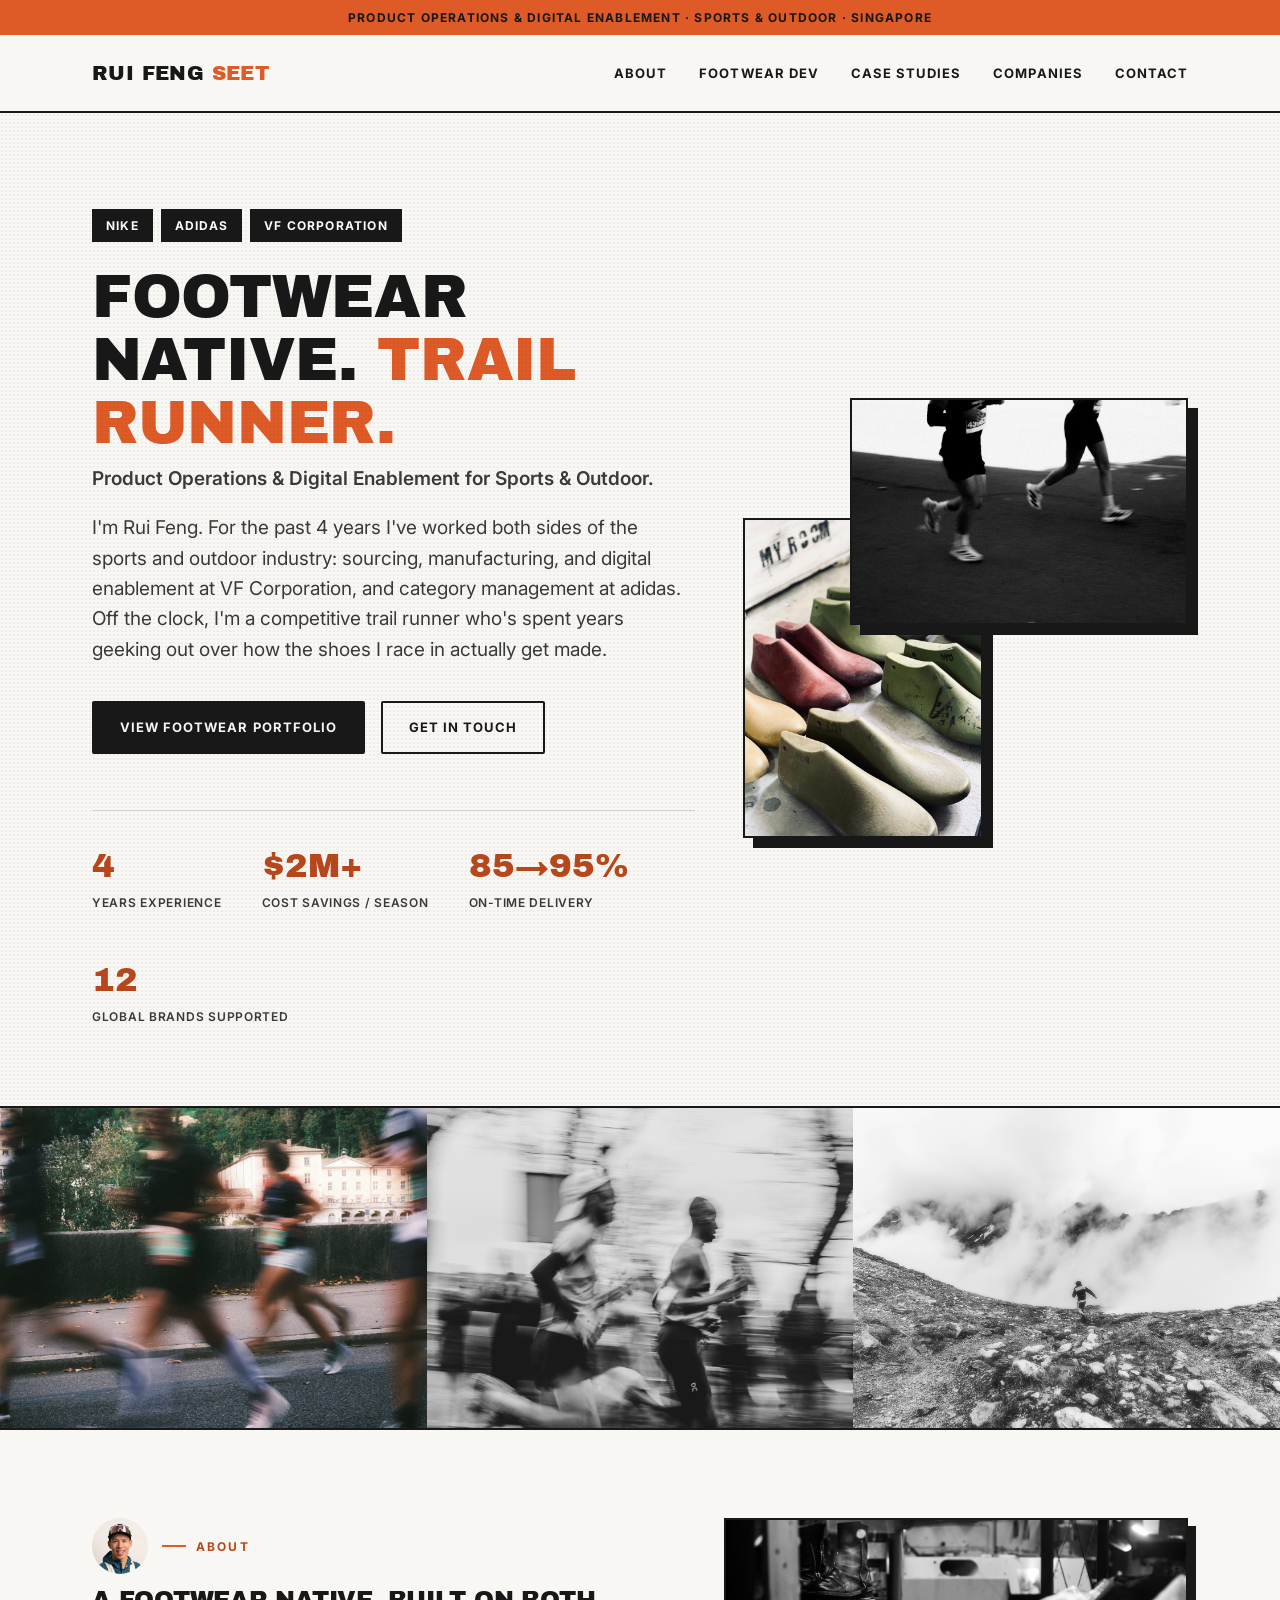
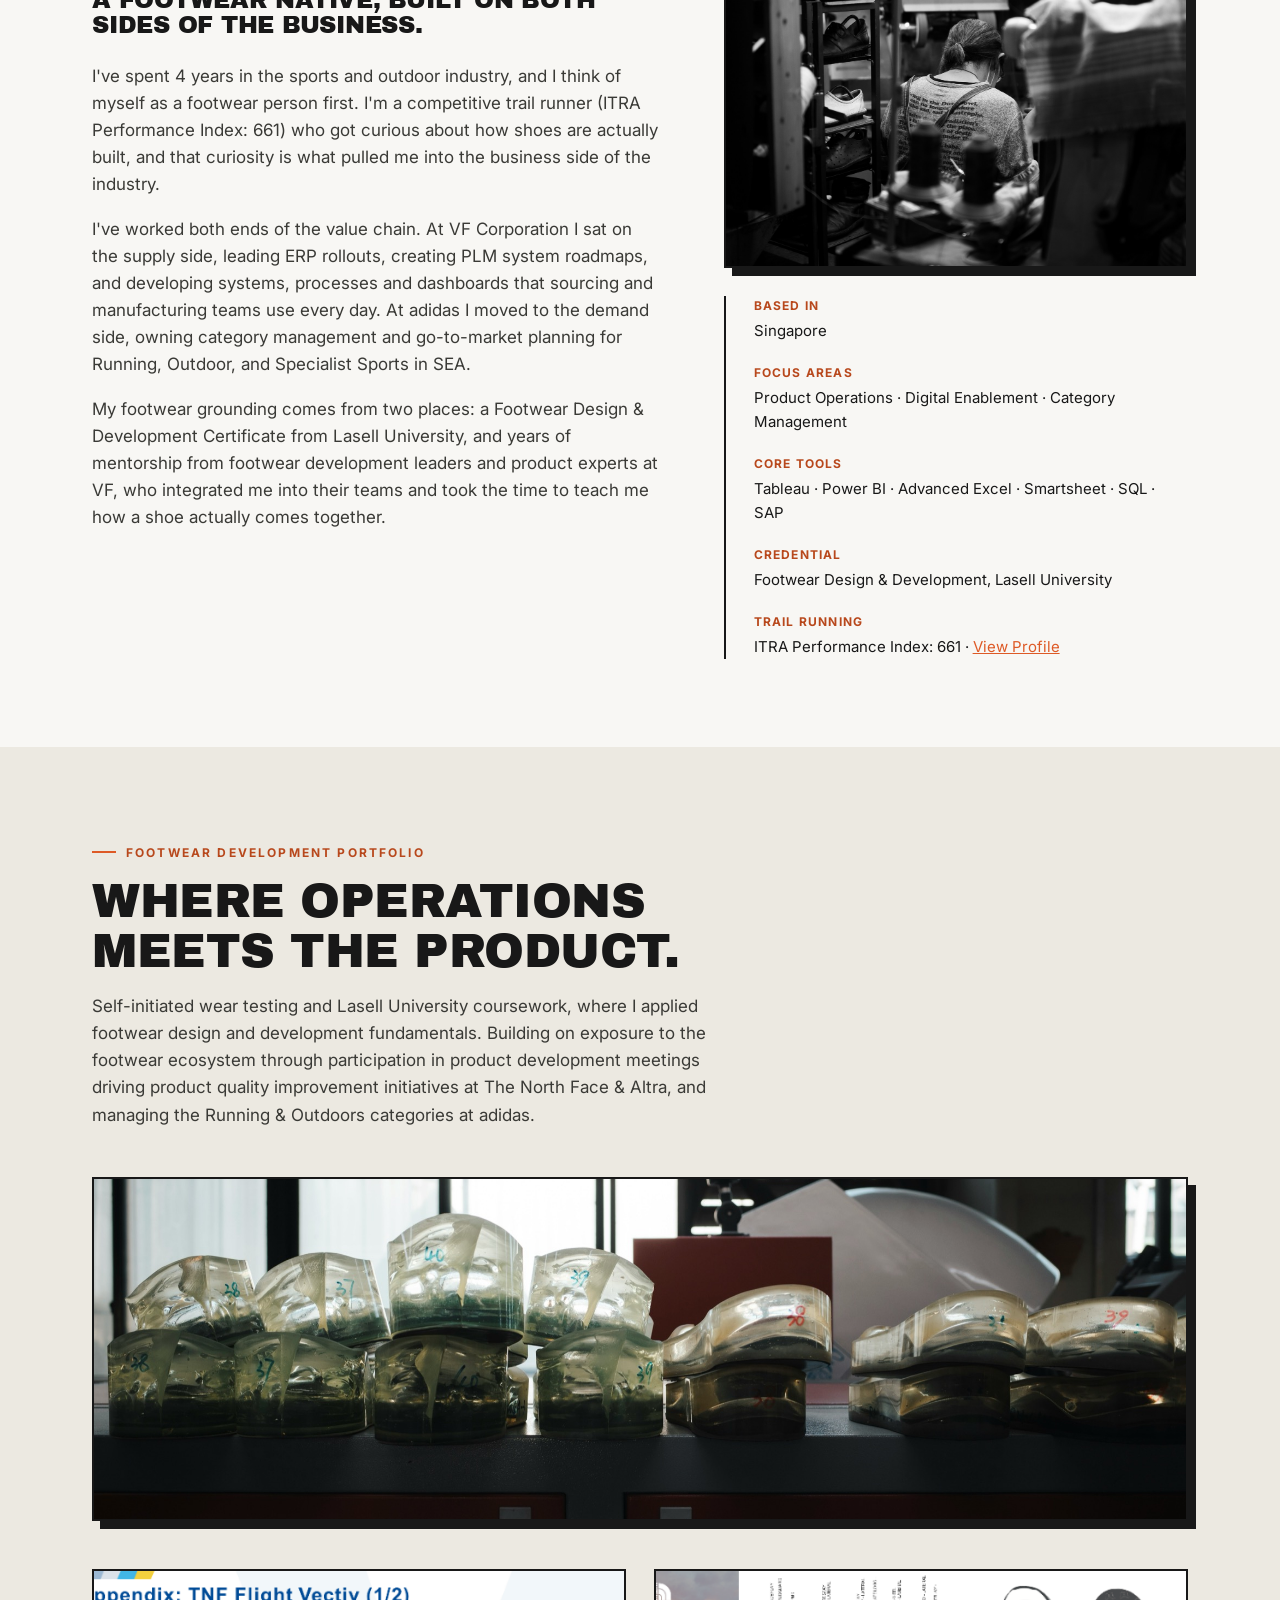
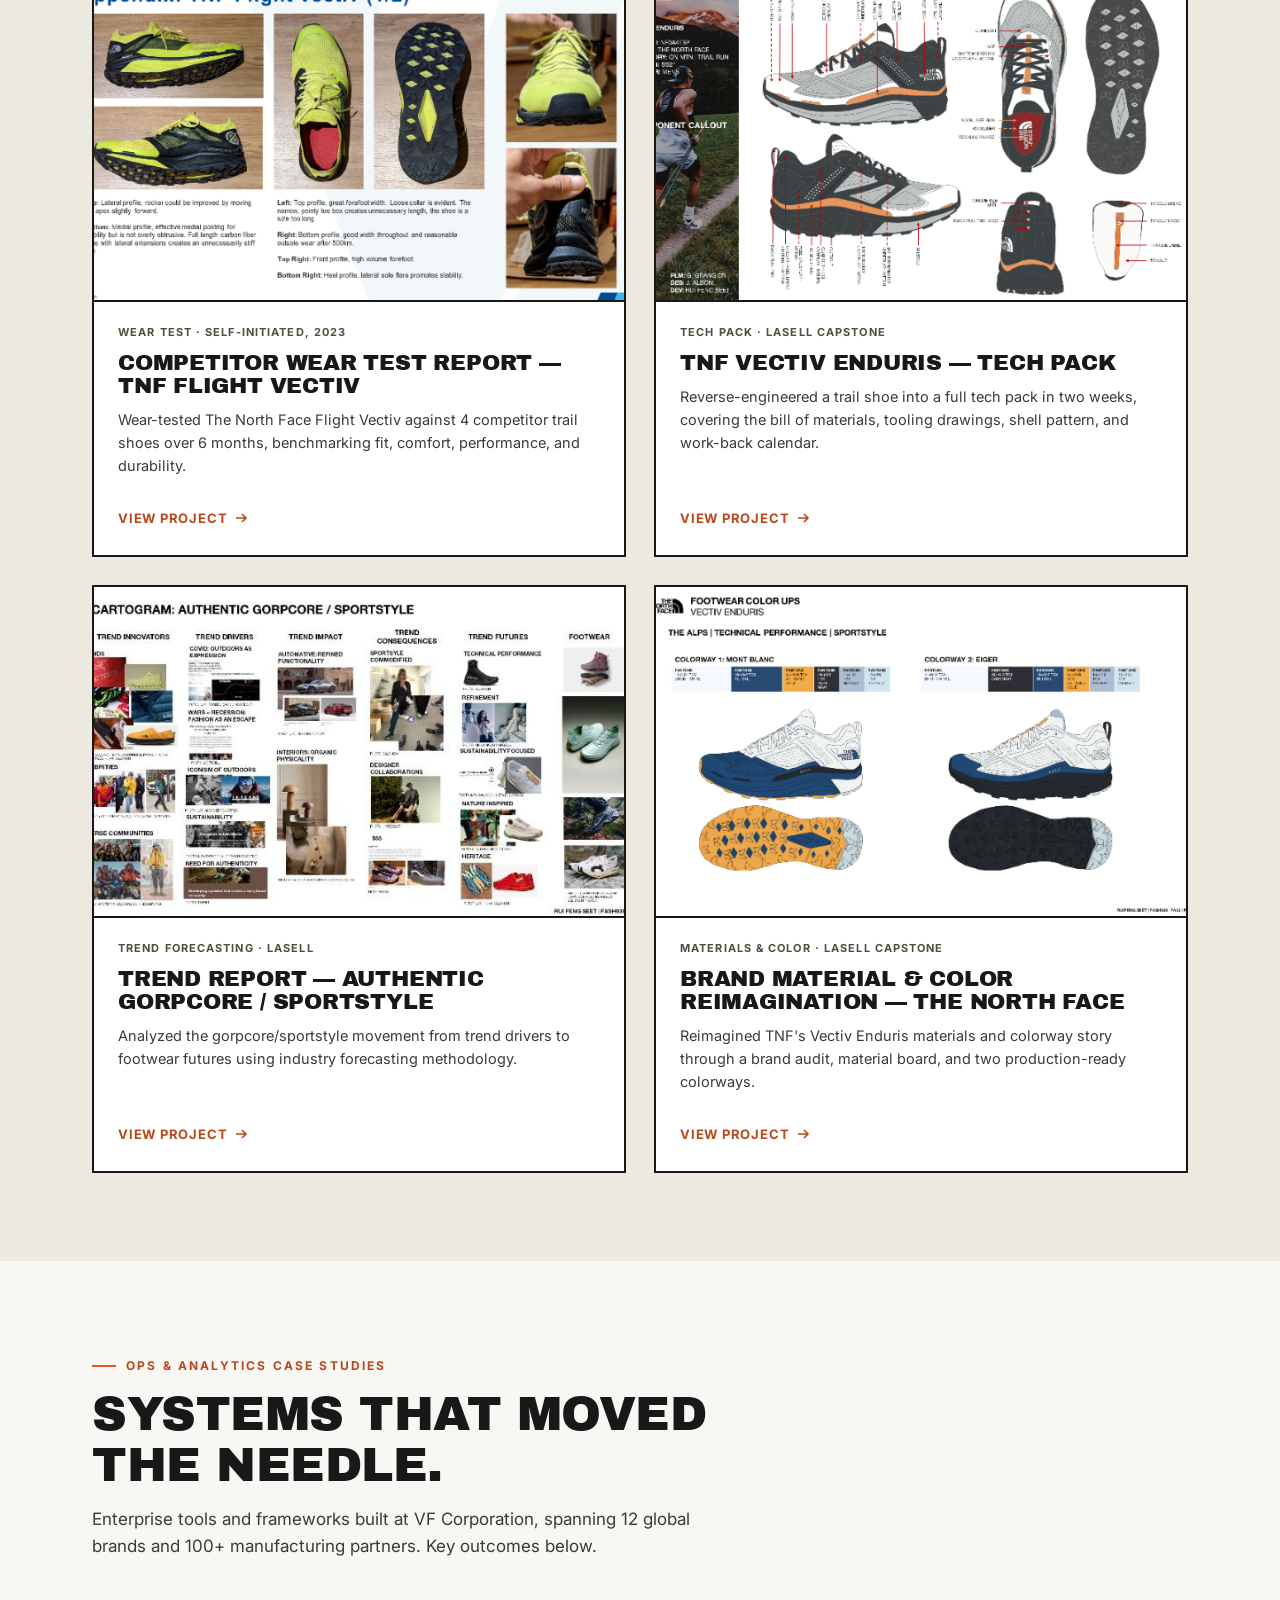
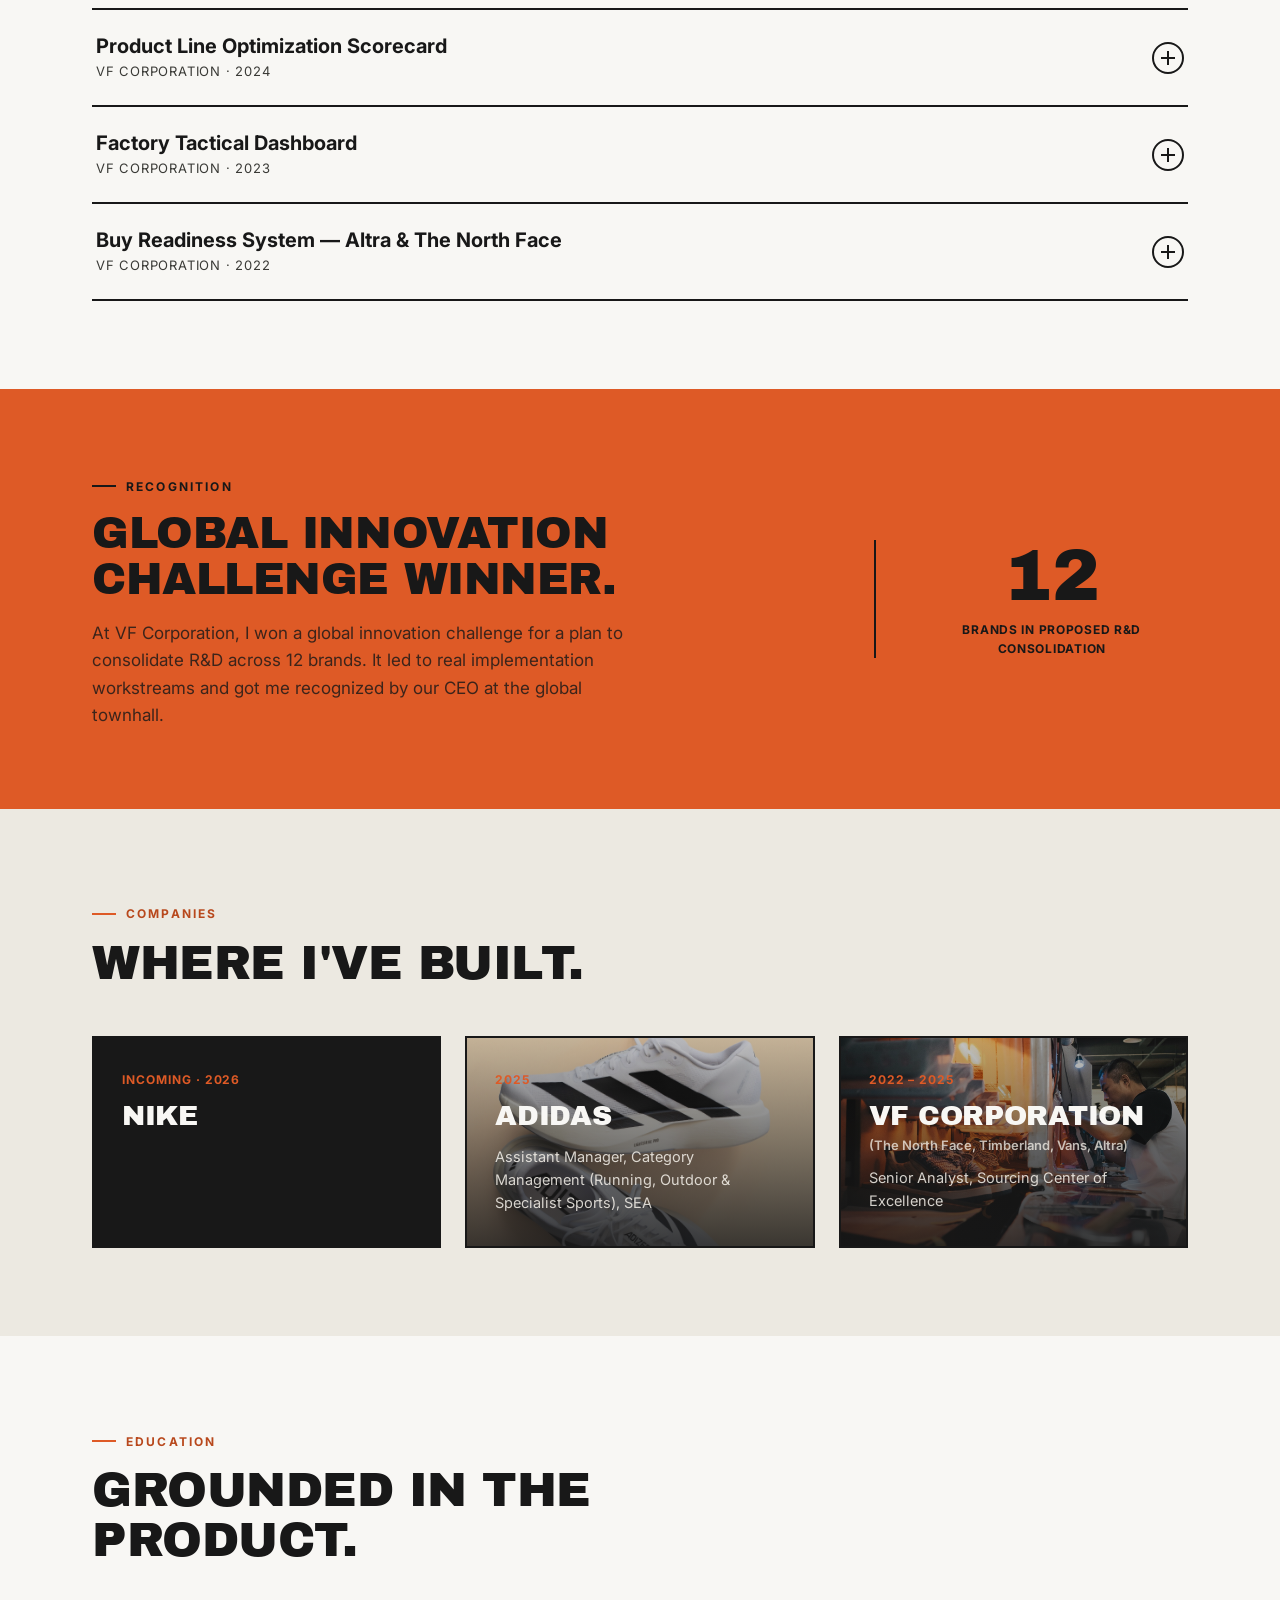
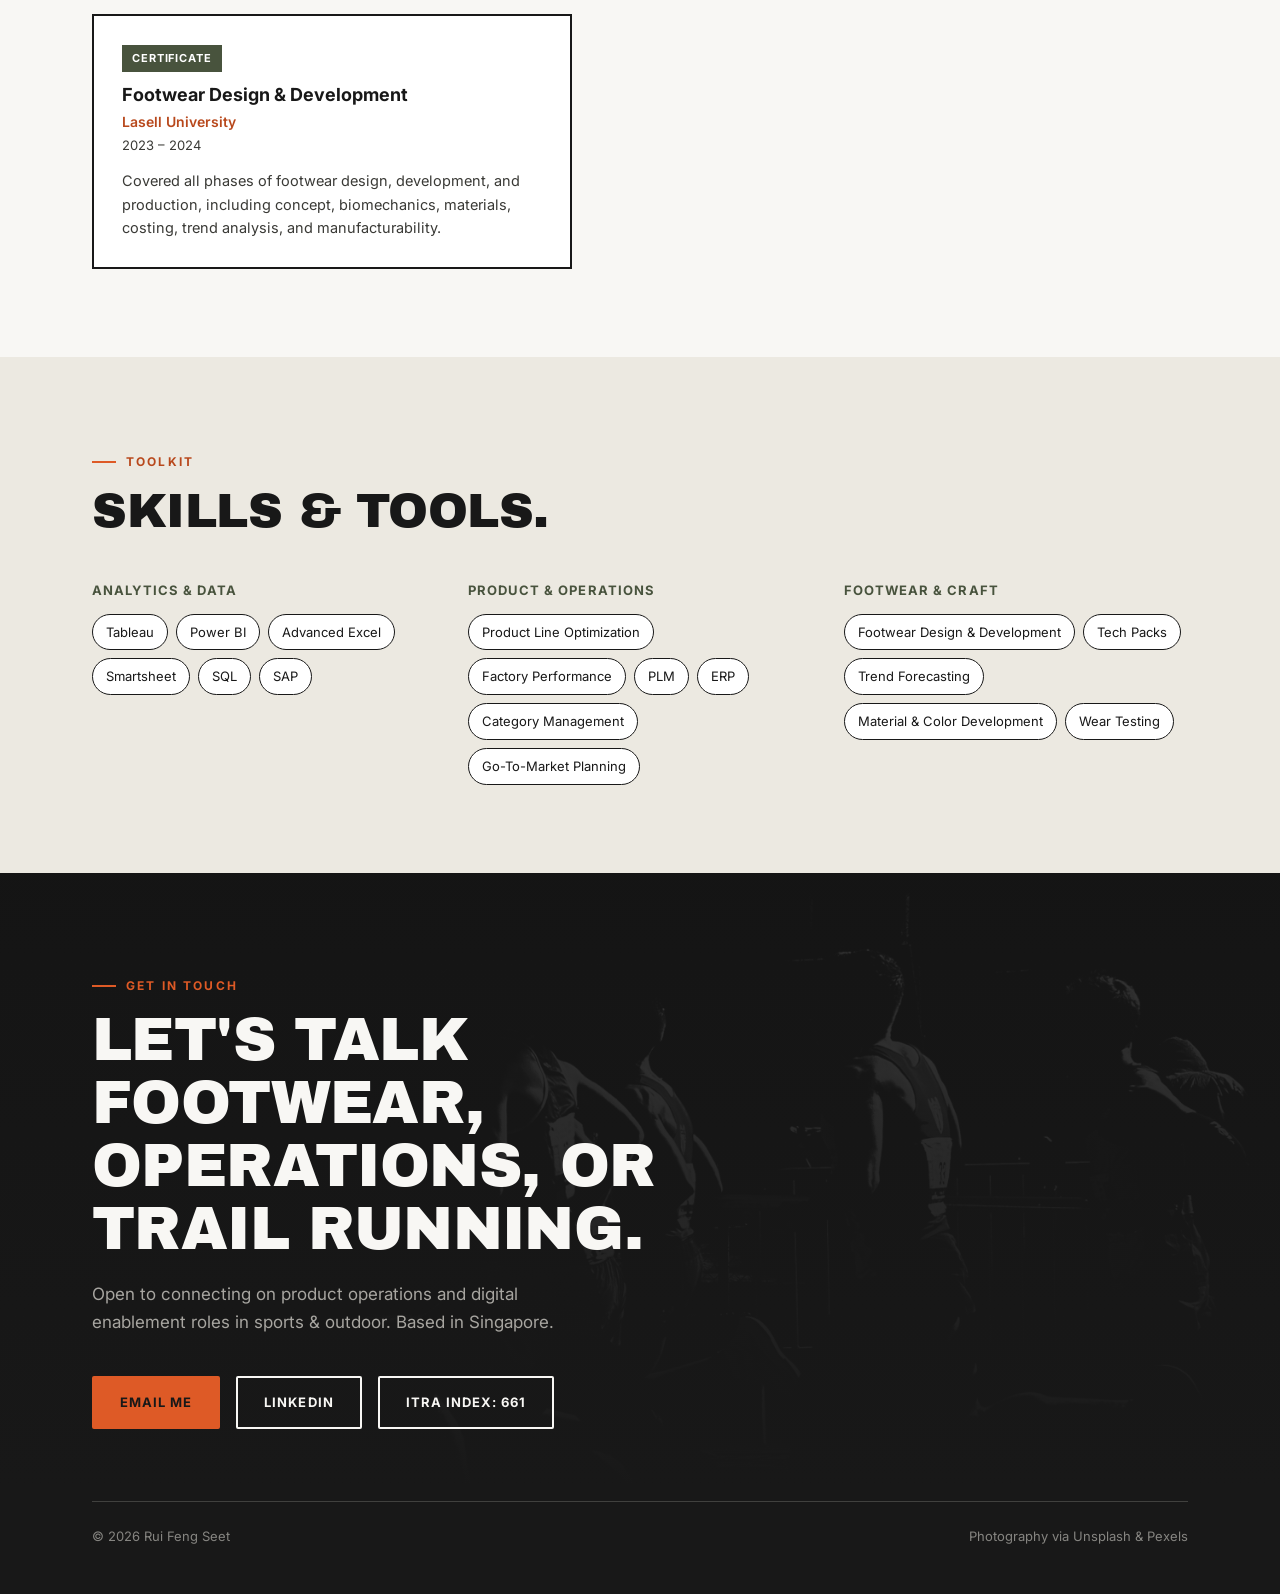
==== index.html @ ae622f50 "Initial commit: Rui Feng Seet portfolio site Static HTML/CSS/JS portfolio site showcasing footwear d" ====
<!DOCTYPE html>
<html lang="en">
<head>
<meta charset="UTF-8">
<meta name="viewport" content="width=device-width, initial-scale=1.0">
<title>Rui Feng Seet | Product Operations &amp; Digital Enablement, Sports &amp; Outdoor</title>
<meta name="description" content="Portfolio of Rui Feng Seet: product operations, digital enablement, and footwear development work across VF Corporation, adidas, and Lasell University.">
<link rel="stylesheet" href="css/style.css">
</head>
<body>

<div class="masthead">Product Operations &amp; Digital Enablement · Sports &amp; Outdoor · Singapore</div>

<nav class="site-nav">
  <div class="container">
    <a href="index.html" class="nav-logo">RUI FENG <span>SEET</span></a>
    <ul class="nav-links" id="navLinks">
      <li><a href="#about">About</a></li>
      <li><a href="#footwear">Footwear Dev</a></li>
      <li><a href="#ops">Case Studies</a></li>
      <li><a href="#companies">Companies</a></li>
      <li><a href="#contact">Contact</a></li>
    </ul>
    <button class="nav-toggle" id="navToggle" aria-label="Toggle menu">
      <span></span><span></span><span></span>
    </button>
  </div>
</nav>

<header class="hero">
  <div class="container hero-grid">
    <div class="hero-copy">
      <div class="hero-tags">
        <span class="hero-tag">NIKE</span>
        <span class="hero-tag">ADIDAS</span>
        <span class="hero-tag">VF CORPORATION</span>
      </div>
      <h1><span class="hero-h1-main">Footwear Native. <em>Trail Runner.</em></span><span class="hero-h1-sub">Product Operations &amp; Digital Enablement for Sports &amp; Outdoor.</span></h1>
      <p class="hero-sub">I'm Rui Feng. For the past 4 years I've worked both sides of the sports and outdoor industry: sourcing, manufacturing, and digital enablement at VF Corporation, and category management at adidas. Off the clock, I'm a competitive trail runner who's spent years geeking out over how the shoes I race in actually get made.</p>
      <div class="hero-actions">
        <a href="#footwear" class="btn btn-primary">View Footwear Portfolio</a>
        <a href="#contact" class="btn btn-outline">Get In Touch</a>
      </div>
      <div class="hero-meta">
        <div class="hero-meta-item"><div class="num">4</div><div class="label">Years Experience</div></div>
        <div class="hero-meta-item"><div class="num">$2M+</div><div class="label">Cost Savings / Season</div></div>
        <div class="hero-meta-item"><div class="num">85→95%</div><div class="label">On-Time Delivery</div></div>
        <div class="hero-meta-item"><div class="num">12</div><div class="label">Global Brands Supported</div></div>
      </div>
    </div>
    <div class="hero-visual">
      <div class="hero-photo hero-photo-1"><img src="images/photos/hero-trail-runner.jpg" alt="Runners' legs mid-stride during a race"></div>
      <div class="hero-photo hero-photo-2"><img src="images/photos/shoe-lasts.jpg" alt="Colorful footwear lasts in a workshop"></div>
    </div>
  </div>
</header>

<div class="photo-band" aria-hidden="true">
  <div class="photo-band-item"><img src="images/photos/marathon-crowd.jpg" alt="Marathon runners crossing a bridge"></div>
  <div class="photo-band-item"><img src="images/photos/ultrarunners.jpg" alt="Two ultrarunners racing on a mountain trail"></div>
  <div class="photo-band-item"><img src="images/photos/misty-mountain-runner.jpg" alt="A runner disappearing into misty mountain clouds"></div>
</div>

<section id="about">
  <div class="container">
    <div class="about-grid reveal">
      <div class="about-copy">
        <div class="about-heading-row">
          <img class="about-avatar" src="images/photos/profile.jpg" alt="Rui Feng Seet">
          <div class="eyebrow" style="margin-bottom:0;">About</div>
        </div>
        <h2>A footwear native, built on both sides of the business.</h2>
        <p style="margin-top:24px;">I've spent 4 years in the sports and outdoor industry, and I think of myself as a footwear person first. I'm a competitive trail runner (ITRA Performance Index: 661) who got curious about how shoes are actually built, and that curiosity is what pulled me into the business side of the industry.</p>
        <p>I've worked both ends of the value chain. At VF Corporation I sat on the supply side, leading ERP rollouts, creating PLM system roadmaps, and developing systems, processes and dashboards that sourcing and manufacturing teams use every day. At adidas I moved to the demand side, owning category management and go-to-market planning for Running, Outdoor, and Specialist Sports in SEA.</p>
        <p>My footwear grounding comes from two places: a Footwear Design &amp; Development Certificate from Lasell University, and years of mentorship from footwear development leaders and product experts at VF, who integrated me into their teams and took the time to teach me how a shoe actually comes together.</p>
      </div>
      <div class="about-side">
        <div class="about-photo"><img src="images/photos/cobbler-workshop.jpg" alt="A footwear craftsman at work in a shoe repair workshop"></div>
        <div class="about-facts">
          <div>
            <div class="fact-label">Based In</div>
            <div class="fact-value">Singapore</div>
          </div>
          <div>
            <div class="fact-label">Focus Areas</div>
            <div class="fact-value">Product Operations · Digital Enablement · Category Management</div>
          </div>
          <div>
            <div class="fact-label">Core Tools</div>
            <div class="fact-value">Tableau · Power BI · Advanced Excel · Smartsheet · SQL · SAP</div>
          </div>
          <div>
            <div class="fact-label">Credential</div>
            <div class="fact-value">Footwear Design &amp; Development, Lasell University</div>
          </div>
          <div>
            <div class="fact-label">Trail Running</div>
            <div class="fact-value">ITRA Performance Index: 661 · <a href="https://itra.run/RunnerSpace/seet.ruifeng.3372961" target="_blank" rel="noopener">View Profile</a></div>
          </div>
        </div>
      </div>
    </div>
  </div>
</section>

<section id="footwear" class="alt">
  <div class="container">
    <div class="section-head reveal">
      <div class="eyebrow">Footwear Development Portfolio</div>
      <h2>Where operations meets the product.</h2>
      <p style="margin-top:16px; color:var(--ink-soft); font-size:17px;">Self-initiated wear testing and Lasell University coursework, where I applied footwear design and development fundamentals. Building on exposure to the footwear ecosystem through participation in product development meetings driving product quality improvement initiatives at The North Face &amp; Altra, and managing the Running &amp; Outdoors categories at adidas.</p>
    </div>

    <div class="footwear-banner"><img src="images/photos/shoe-molds.jpg" alt="Footwear molds lined up on a factory workbench"></div>

    <div class="project-grid">

      <a class="project-card reveal" href="projects/wear-test-report.html">
        <div class="project-card-img"><img src="images/projects/wear-test-report/tnf-flight-vectiv-wear.png" alt="TNF Flight Vectiv wear test photos"></div>
        <div class="project-card-body">
          <div class="project-tag">Wear Test · Self-Initiated, 2023</div>
          <h3>Competitor Wear Test Report — TNF Flight Vectiv</h3>
          <p>Wear-tested The North Face Flight Vectiv against 4 competitor trail shoes over 6 months, benchmarking fit, comfort, performance, and durability.</p>
          <span class="project-card-link">View Project <svg width="16" height="16" viewBox="0 0 16 16" fill="none"><path d="M3 8h10M9 4l4 4-4 4" stroke="currentColor" stroke-width="1.6"/></svg></span>
        </div>
      </a>

      <a class="project-card reveal" href="projects/tech-pack.html">
        <div class="project-card-img"><img src="images/projects/tech-pack/component-callout.png" alt="TNF Vectiv Enduris component callout diagram"></div>
        <div class="project-card-body">
          <div class="project-tag">Tech Pack · Lasell Capstone</div>
          <h3>TNF Vectiv Enduris — Tech Pack</h3>
          <p>Reverse-engineered a trail shoe into a full tech pack in two weeks, covering the bill of materials, tooling drawings, shell pattern, and work-back calendar.</p>
          <span class="project-card-link">View Project <svg width="16" height="16" viewBox="0 0 16 16" fill="none"><path d="M3 8h10M9 4l4 4-4 4" stroke="currentColor" stroke-width="1.6"/></svg></span>
        </div>
      </a>

      <a class="project-card reveal" href="projects/trend-report.html">
        <div class="project-card-img"><img src="images/projects/trend-report/cartogram.jpg" alt="Authentic Gorpcore Sportstyle trend cartogram"></div>
        <div class="project-card-body">
          <div class="project-tag">Trend Forecasting · Lasell</div>
          <h3>Trend Report — Authentic Gorpcore / Sportstyle</h3>
          <p>Analyzed the gorpcore/sportstyle movement from trend drivers to footwear futures using industry forecasting methodology.</p>
          <span class="project-card-link">View Project <svg width="16" height="16" viewBox="0 0 16 16" fill="none"><path d="M3 8h10M9 4l4 4-4 4" stroke="currentColor" stroke-width="1.6"/></svg></span>
        </div>
      </a>

      <a class="project-card reveal" href="projects/material-color.html">
        <div class="project-card-img"><img src="images/projects/material-color/footwear-color-ups.png" alt="TNF Vectiv Enduris footwear color-ups"></div>
        <div class="project-card-body">
          <div class="project-tag">Materials &amp; Color · Lasell Capstone</div>
          <h3>Brand Material &amp; Color Reimagination — The North Face</h3>
          <p>Reimagined TNF's Vectiv Enduris materials and colorway story through a brand audit, material board, and two production-ready colorways.</p>
          <span class="project-card-link">View Project <svg width="16" height="16" viewBox="0 0 16 16" fill="none"><path d="M3 8h10M9 4l4 4-4 4" stroke="currentColor" stroke-width="1.6"/></svg></span>
        </div>
      </a>

    </div>
  </div>
</section>

<section id="ops">
  <div class="container">
    <div class="section-head reveal">
      <div class="eyebrow">Ops &amp; Analytics Case Studies</div>
      <h2>Systems that moved the needle.</h2>
      <p style="margin-top:16px; color:var(--ink-soft); font-size:17px;">Enterprise tools and frameworks built at VF Corporation, spanning 12 global brands and 100+ manufacturing partners. Key outcomes below.</p>
    </div>

    <div class="case-list reveal">

      <div class="case-item">
        <button class="case-trigger" data-case>
          <div class="case-trigger-title">
            <h3>Product Line Optimization Scorecard</h3>
            <span class="case-year">VF Corporation · 2024</span>
          </div>
          <span class="case-plus"></span>
        </button>
        <div class="case-panel">
          <div class="case-panel-inner">
            <p>Led a cross-functional KPI framework for portfolio efficiency, driving alignment on metric definitions, targets, and actions across 12 brands, then directed the technical build of the tracking dashboard.</p>
            <div class="case-metric"><span class="num">$2M+</span><span class="label">Savings / Season</span></div>
            <div class="case-tools">
              <span class="tag">Tableau</span><span class="tag">Excel</span><span class="tag">Stakeholder Alignment</span><span class="tag">20% SKU Reduction</span>
            </div>
          </div>
        </div>
      </div>

      <div class="case-item">
        <button class="case-trigger" data-case>
          <div class="case-trigger-title">
            <h3>Factory Tactical Dashboard</h3>
            <span class="case-year">VF Corporation · 2023</span>
          </div>
          <span class="case-plus"></span>
        </button>
        <div class="case-panel">
          <div class="case-panel-inner">
            <p>Built a Tableau dashboard giving Sourcing Leads a 30-day rolling view of On-Time Delivery, Quality, and Compliance across 100+ factories, replacing fragmented regional reporting and becoming the standard tool for factory performance management.</p>
            <div class="case-metric"><span class="num">85→95%</span><span class="label">On-Time Delivery</span></div>
            <div class="case-tools">
              <span class="tag">Tableau</span><span class="tag">Change Management</span>
            </div>
          </div>
        </div>
      </div>

      <div class="case-item">
        <button class="case-trigger" data-case>
          <div class="case-trigger-title">
            <h3>Buy Readiness System — Altra &amp; The North Face</h3>
            <span class="case-year">VF Corporation · 2022</span>
          </div>
          <span class="case-plus"></span>
        </button>
        <div class="case-panel">
          <div class="case-panel-inner">
            <p>Designed a Smartsheet + Tableau milestone-management system with governance, risk alerts, and escalation workflows for Development, Planning, and Costing teams spanning three regions. It eliminated seasonal launch delays.</p>
            <div class="case-metric"><span class="num">100%</span><span class="label">Seasonal Buy Readiness</span></div>
            <div class="case-tools">
              <span class="tag">Smartsheet</span><span class="tag">Tableau</span><span class="tag">Process Design</span>
            </div>
          </div>
        </div>
      </div>

    </div>
  </div>
</section>

<section id="recognition" class="recognition">
  <div class="container recognition-grid">
    <div class="recognition-copy reveal">
      <div class="eyebrow">Recognition</div>
      <h2>Global Innovation Challenge Winner.</h2>
      <p>At VF Corporation, I won a global innovation challenge for a plan to consolidate R&amp;D across 12 brands. It led to real implementation workstreams and got me recognized by our CEO at the global townhall.</p>
    </div>
    <div class="recognition-stat reveal">
      <div class="num">12</div>
      <div class="label">Brands in Proposed R&amp;D Consolidation</div>
    </div>
  </div>
</section>

<section id="companies" class="alt">
  <div class="container">
    <div class="section-head reveal">
      <div class="eyebrow">Companies</div>
      <h2>Where I've built.</h2>
    </div>

    <div class="companies-grid reveal">

      <div class="company-card company-card-future">
        <div class="company-dates">Incoming · 2026</div>
        <h3>Nike</h3>
      </div>

      <div class="company-card has-photo">
        <div class="company-card-photo"><img src="images/photos/adidas-flatlay.jpg" alt="adidas running shoes"></div>
        <div class="company-dates">2025</div>
        <h3>adidas</h3>
        <div class="company-role">Assistant Manager, Category Management (Running, Outdoor &amp; Specialist Sports), SEA</div>
      </div>

      <div class="company-card has-photo">
        <div class="company-card-photo"><img src="images/photos/factory-worker.jpg" alt="Factory worker assembling a shoe"></div>
        <div class="company-dates">2022 – 2025</div>
        <h3>VF Corporation<span class="sub-brands">(The North Face, Timberland, Vans, Altra)</span></h3>
        <div class="company-role">Senior Analyst, Sourcing Center of Excellence</div>
      </div>

    </div>
  </div>
</section>

<section id="education">
  <div class="container">
    <div class="section-head reveal">
      <div class="eyebrow">Education</div>
      <h2>Grounded in the product.</h2>
    </div>
    <div class="edu-grid single reveal">
      <div class="edu-card">
        <span class="cert-badge">Certificate</span>
        <h3>Footwear Design &amp; Development</h3>
        <span class="school">Lasell University</span>
        <span class="years">2023 – 2024</span>
        <p>Covered all phases of footwear design, development, and production, including concept, biomechanics, materials, costing, trend analysis, and manufacturability.</p>
      </div>
    </div>
  </div>
</section>

<section id="skills" class="alt">
  <div class="container">
    <div class="section-head reveal">
      <div class="eyebrow">Toolkit</div>
      <h2>Skills &amp; tools.</h2>
    </div>
    <div class="skills-groups reveal">
      <div class="skills-group">
        <h3>Analytics &amp; Data</h3>
        <div class="tag-list">
          <span class="tag">Tableau</span><span class="tag">Power BI</span><span class="tag">Advanced Excel</span><span class="tag">Smartsheet</span><span class="tag">SQL</span><span class="tag">SAP</span>
        </div>
      </div>
      <div class="skills-group">
        <h3>Product &amp; Operations</h3>
        <div class="tag-list">
          <span class="tag">Product Line Optimization</span><span class="tag">Factory Performance</span><span class="tag">PLM</span><span class="tag">ERP</span><span class="tag">Category Management</span><span class="tag">Go-To-Market Planning</span>
        </div>
      </div>
      <div class="skills-group">
        <h3>Footwear &amp; Craft</h3>
        <div class="tag-list">
          <span class="tag">Footwear Design &amp; Development</span><span class="tag">Tech Packs</span><span class="tag">Trend Forecasting</span><span class="tag">Material &amp; Color Development</span><span class="tag">Wear Testing</span>
        </div>
      </div>
    </div>
  </div>
</section>

<footer class="contact" id="contact">
  <div class="contact-photo"><img src="images/photos/marathon-silhouette.jpg" alt="Silhouettes of runners at dusk"></div>
  <div class="container">
    <div class="eyebrow">Get In Touch</div>
    <h2>Let's talk footwear, operations, or trail running.</h2>
    <p class="contact-sub">Open to connecting on product operations and digital enablement roles in sports &amp; outdoor. Based in Singapore.</p>
    <div class="contact-links">
      <a href="mailto:rfseet.career@gmail.com" class="btn btn-primary">Email Me</a>
      <a href="https://www.linkedin.com/in/ruifengseet/" target="_blank" rel="noopener" class="btn btn-outline">LinkedIn</a>
      <a href="https://itra.run/RunnerSpace/seet.ruifeng.3372961" target="_blank" rel="noopener" class="btn btn-outline">ITRA Index: 661</a>
    </div>
    <div class="footer-bottom">
      <span>© 2026 Rui Feng Seet</span>
      <span>Photography via Unsplash &amp; Pexels</span>
    </div>
  </div>
</footer>

<script src="js/main.js"></script>
</body>
</html>
---- css/style.css ----
/* ==========================================================================
   Rui Feng Seet — Portfolio
   Design system: cream/ink/burnt-orange, condensed display type,
   rugged outdoor photography treatment. Inspired by trail/outdoor gear
   aesthetics — original design, no third-party logos or trademarks.
   ========================================================================== */

@import url('https://fonts.googleapis.com/css2?family=Archivo+Black&family=Inter:wght@400;500;600;700&display=swap');

:root {
  --cream: #F8F7F4;
  --cream-dim: #ECE9E1;
  --ink: #181818;
  --ink-soft: #3A3A36;
  --orange: #DE5A26;
  --orange-dark: #B8481C;
  --green: #48533D;
  --line: rgba(24, 24, 24, 0.14);
  --white: #FFFFFF;

  --font-display: 'Archivo Black', 'Arial Black', sans-serif;
  --font-body: 'Inter', -apple-system, BlinkMacSystemFont, 'Segoe UI', sans-serif;

  --container: 1160px;
  --radius: 2px;
}

* { box-sizing: border-box; }
html { scroll-behavior: smooth; }

body {
  margin: 0;
  background: var(--cream);
  color: var(--ink);
  font-family: var(--font-body);
  font-size: 16px;
  line-height: 1.6;
  -webkit-font-smoothing: antialiased;
}

img { max-width: 100%; display: block; }

a {
  color: inherit;
  text-decoration: none;
}

.container {
  max-width: var(--container);
  margin: 0 auto;
  padding: 0 32px;
}

h1, h2, h3, h4 {
  font-family: var(--font-display);
  font-weight: 400;
  line-height: 1.05;
  margin: 0;
  text-transform: uppercase;
  letter-spacing: -0.01em;
}

p { margin: 0 0 1em; }
p:last-child { margin-bottom: 0; }

.about-heading-row {
  display: flex;
  align-items: center;
  gap: 14px;
  margin-bottom: 14px;
}
.about-avatar {
  width: 56px;
  height: 56px;
  border-radius: 50%;
  object-fit: cover;
  flex-shrink: 0;
}

.eyebrow {
  display: inline-flex;
  align-items: center;
  gap: 10px;
  font-family: var(--font-body);
  font-weight: 700;
  font-size: 12px;
  letter-spacing: 0.18em;
  text-transform: uppercase;
  color: var(--orange-dark);
  margin-bottom: 14px;
}
.eyebrow::before {
  content: '';
  width: 24px;
  height: 2px;
  background: var(--orange);
  display: inline-block;
}

/* ---------- Buttons ---------- */
.btn {
  display: inline-flex;
  align-items: center;
  gap: 8px;
  font-family: var(--font-body);
  font-weight: 700;
  font-size: 13px;
  letter-spacing: 0.08em;
  text-transform: uppercase;
  padding: 14px 26px;
  border-radius: var(--radius);
  border: 2px solid var(--ink);
  transition: background 0.15s ease, color 0.15s ease, border-color 0.15s ease, transform 0.15s ease;
  cursor: pointer;
  background: transparent;
}
.btn-primary {
  background: var(--ink);
  color: var(--cream);
}
.btn-primary:hover {
  background: var(--orange);
  border-color: var(--orange);
  transform: translateY(-2px);
}
.btn-outline:hover {
  background: var(--ink);
  color: var(--cream);
  transform: translateY(-2px);
}

/* ---------- Masthead ---------- */
.masthead {
  background: var(--orange);
  color: var(--ink);
  text-align: center;
  padding: 8px 16px;
  font-size: 12px;
  font-weight: 700;
  letter-spacing: 0.1em;
  text-transform: uppercase;
}

/* ---------- Nav ---------- */
.site-nav {
  position: sticky;
  top: 0;
  z-index: 100;
  background: var(--cream);
  border-bottom: 2px solid var(--ink);
}
.site-nav .container {
  display: flex;
  align-items: center;
  justify-content: space-between;
  height: 76px;
}
.nav-logo {
  font-family: var(--font-display);
  font-size: 20px;
  letter-spacing: 0.02em;
}
.nav-logo span { color: var(--orange); }
.nav-links {
  display: flex;
  gap: 32px;
  list-style: none;
  margin: 0;
  padding: 0;
}
.nav-links a {
  font-size: 13px;
  font-weight: 700;
  letter-spacing: 0.08em;
  text-transform: uppercase;
  position: relative;
  padding-bottom: 4px;
}
.nav-links a::after {
  content: '';
  position: absolute;
  left: 0; bottom: 0;
  width: 0; height: 2px;
  background: var(--orange);
  transition: width 0.2s ease;
}
.nav-links a:hover::after { width: 100%; }
.nav-toggle {
  display: none;
  flex-direction: column;
  gap: 5px;
  background: none;
  border: none;
  cursor: pointer;
  padding: 8px;
}
.nav-toggle span {
  width: 26px;
  height: 2px;
  background: var(--ink);
}

/* ---------- Hero ---------- */
.hero {
  position: relative;
  padding: 96px 0 80px;
  border-bottom: 2px solid var(--ink);
  overflow: hidden;
}
.hero::after {
  content: '';
  position: absolute;
  inset: 0;
  pointer-events: none;
  opacity: 0.05;
  background-image: radial-gradient(circle, var(--ink) 1px, transparent 1px);
  background-size: 4px 4px;
}
.hero-tags {
  display: flex;
  gap: 8px;
  flex-wrap: wrap;
  margin-bottom: 24px;
}
.hero-tag {
  display: inline-block;
  font-size: 12px;
  font-weight: 700;
  letter-spacing: 0.1em;
  text-transform: uppercase;
  color: var(--white);
  background: var(--ink);
  padding: 7px 14px;
}
.hero-tag strong { color: var(--orange); }
.hero-grid {
  display: grid;
  grid-template-columns: 1.15fr 0.85fr;
  gap: 48px;
  align-items: center;
}
.hero h1 {
  max-width: 640px;
  display: flex;
  flex-direction: column;
  gap: 14px;
}
.hero h1 em {
  font-style: normal;
  color: var(--orange);
}
.hero-h1-main {
  font-size: clamp(34px, 5vw, 60px);
}
.hero-h1-sub {
  font-family: var(--font-body);
  font-weight: 600;
  font-size: clamp(15px, 1.6vw, 19px);
  text-transform: none;
  letter-spacing: 0;
  color: var(--ink-soft);
}
.hero-sub {
  margin-top: 24px;
  max-width: 620px;
  font-size: 19px;
  color: var(--ink-soft);
}
.hero-actions {
  margin-top: 36px;
  display: flex;
  gap: 16px;
  flex-wrap: wrap;
}
.hero-meta {
  margin-top: 56px;
  display: flex;
  gap: 40px;
  flex-wrap: wrap;
  border-top: 1px solid var(--line);
  padding-top: 28px;
}
.hero-meta-item .num {
  font-family: var(--font-display);
  font-size: 34px;
  color: var(--orange-dark);
}
.hero-meta-item .label {
  font-size: 12px;
  font-weight: 600;
  letter-spacing: 0.06em;
  text-transform: uppercase;
  color: var(--ink-soft);
}

.hero-visual {
  position: relative;
  min-height: 440px;
}
.hero-photo {
  position: absolute;
  border: 2px solid var(--ink);
  background: var(--white);
  box-shadow: 10px 10px 0 var(--ink);
  overflow: hidden;
}
.hero-photo img { width: 100%; display: block; }
.hero-photo-1 { top: 0; right: 0; width: 76%; z-index: 2; }
.hero-photo-2 { bottom: 0; left: 0; width: 54%; z-index: 1; }

/* ---------- Sections ---------- */
section { padding: 88px 0; }
section.alt { background: var(--cream-dim); }
.section-head {
  max-width: 640px;
  margin-bottom: 48px;
}
.section-head h2 { font-size: clamp(30px, 4vw, 48px); }

/* ---------- About ---------- */
.about-grid {
  display: grid;
  grid-template-columns: 1.1fr 0.9fr;
  gap: 64px;
  align-items: start;
}
.about-copy p { font-size: 17px; color: var(--ink-soft); }
.about-facts {
  border-left: 2px solid var(--ink);
  padding-left: 28px;
  display: flex;
  flex-direction: column;
  gap: 20px;
}
.about-facts .fact-label {
  font-size: 12px;
  font-weight: 700;
  letter-spacing: 0.1em;
  text-transform: uppercase;
  color: var(--orange-dark);
  margin-bottom: 4px;
}
.about-facts .fact-value { font-size: 15px; }
.about-facts .fact-value a { color: var(--orange); text-decoration: underline; }
.about-side { display: flex; flex-direction: column; gap: 28px; }
.about-photo { border: 2px solid var(--ink); box-shadow: 8px 8px 0 var(--ink); overflow: hidden; }
.about-photo img { width: 100%; display: block; aspect-ratio: 4/3; object-fit: cover; }

/* ---------- Photo band ---------- */
.photo-band {
  display: grid;
  grid-template-columns: repeat(3, 1fr);
  border-bottom: 2px solid var(--ink);
}
.photo-band-item { aspect-ratio: 4/3; overflow: hidden; }
.photo-band-item img { width: 100%; height: 100%; object-fit: cover; filter: grayscale(0.15); transition: transform 0.4s ease; }
.photo-band-item:hover img { transform: scale(1.04); }

/* ---------- Footwear banner ---------- */
.footwear-banner { border: 2px solid var(--ink); box-shadow: 8px 8px 0 var(--ink); overflow: hidden; margin-bottom: 48px; }
.footwear-banner img { width: 100%; max-height: 340px; object-fit: cover; display: block; }

/* ---------- Project grid ---------- */
.project-grid {
  display: grid;
  grid-template-columns: repeat(2, 1fr);
  gap: 28px;
}
.project-card {
  background: var(--white);
  border: 2px solid var(--ink);
  display: flex;
  flex-direction: column;
  transition: transform 0.2s ease, box-shadow 0.2s ease;
}
.project-card:hover {
  transform: translateY(-4px);
  box-shadow: 8px 8px 0 var(--ink);
}
.project-card-img {
  aspect-ratio: 16/10;
  overflow: hidden;
  border-bottom: 2px solid var(--ink);
  background: var(--ink);
}
.project-card-img img {
  width: 100%;
  height: 100%;
  object-fit: cover;
  transition: transform 0.4s ease;
}
.project-card:hover .project-card-img img { transform: scale(1.06); }
.project-card-body { padding: 22px 24px 26px; flex: 1; display: flex; flex-direction: column; }
.project-tag {
  font-size: 11px;
  font-weight: 700;
  letter-spacing: 0.1em;
  text-transform: uppercase;
  color: var(--green);
  margin-bottom: 10px;
}
.project-card-body h3 { font-size: 22px; margin-bottom: 10px; }
.project-card-body p { font-size: 14.5px; color: var(--ink-soft); flex: 1; }
.project-card-link {
  margin-top: 16px;
  font-size: 13px;
  font-weight: 700;
  letter-spacing: 0.06em;
  text-transform: uppercase;
  color: var(--orange-dark);
  display: inline-flex;
  align-items: center;
  gap: 6px;
}
.project-card-link svg { transition: transform 0.2s ease; }
.project-card:hover .project-card-link svg { transform: translateX(4px); }

/* ---------- Ops case studies (accordion) ---------- */
.case-list { display: flex; flex-direction: column; border-top: 2px solid var(--ink); }
.case-item { border-bottom: 2px solid var(--ink); }
.case-trigger {
  width: 100%;
  background: none;
  border: none;
  text-align: left;
  padding: 26px 4px;
  display: flex;
  align-items: center;
  justify-content: space-between;
  gap: 24px;
  cursor: pointer;
  font-family: var(--font-body);
  color: var(--ink);
}
.case-trigger-title { display: flex; flex-direction: column; gap: 6px; }
.case-trigger-title h3 { font-size: 20px; font-family: var(--font-body); font-weight: 700; text-transform: none; letter-spacing: 0; }
.case-trigger-title .case-year { font-size: 13px; color: var(--ink-soft); text-transform: uppercase; letter-spacing: 0.06em; }
.case-plus {
  flex-shrink: 0;
  width: 32px; height: 32px;
  border: 2px solid var(--ink);
  border-radius: 50%;
  display: flex; align-items: center; justify-content: center;
  position: relative;
}
.case-plus::before, .case-plus::after {
  content: '';
  position: absolute;
  background: var(--ink);
}
.case-plus::before { width: 14px; height: 2px; }
.case-plus::after { width: 2px; height: 14px; transition: transform 0.2s ease; }
.case-item.open .case-plus::after { transform: rotate(90deg); opacity: 0; }
.case-panel {
  max-height: 0;
  overflow: hidden;
  transition: max-height 0.3s ease;
}
.case-item.open .case-panel { max-height: 400px; }
.case-panel-inner { padding: 0 4px 28px; display: grid; grid-template-columns: 1fr auto; gap: 24px; align-items: start; }
.case-panel-inner p { color: var(--ink-soft); font-size: 15px; max-width: 620px; }
.case-metric { text-align: right; white-space: nowrap; }
.case-metric .num { font-family: var(--font-display); font-size: 28px; color: var(--orange-dark); display: block; }
.case-metric .label { font-size: 11px; text-transform: uppercase; letter-spacing: 0.06em; color: var(--ink-soft); }
.case-tools { grid-column: 1 / -1; display: flex; gap: 8px; flex-wrap: wrap; margin-top: 14px; }

/* ---------- Recognition ---------- */
.recognition { background: var(--orange); padding: 80px 0; }
.recognition-grid { display: grid; grid-template-columns: 1.4fr 0.6fr; gap: 48px; align-items: center; }
.recognition .eyebrow { color: var(--ink); }
.recognition .eyebrow::before { background: var(--ink); }
.recognition h2 { color: var(--ink); font-size: clamp(28px, 3.6vw, 44px); max-width: 640px; }
.recognition p { margin-top: 18px; font-size: 17px; color: rgba(24,24,24,0.82); max-width: 560px; }
.recognition-stat { text-align: center; border-left: 2px solid var(--ink); padding-left: 40px; }
.recognition-stat .num { font-family: var(--font-display); font-size: 72px; color: var(--ink); line-height: 1; }
.recognition-stat .label { margin-top: 8px; font-size: 12px; font-weight: 700; text-transform: uppercase; letter-spacing: 0.06em; color: var(--ink); }

/* ---------- Companies ---------- */
.companies-grid { display: grid; grid-template-columns: repeat(3, 1fr); gap: 24px; }
.company-card {
  border: 2px solid var(--ink);
  background: var(--white);
  padding: 32px 28px;
  display: flex;
  flex-direction: column;
  gap: 8px;
  transition: transform 0.2s ease, box-shadow 0.2s ease;
}
.company-card:hover { transform: translateY(-4px); box-shadow: 8px 8px 0 var(--ink); }
.company-dates {
  font-size: 12px; font-weight: 700; letter-spacing: 0.08em; text-transform: uppercase; color: var(--orange-dark);
}
.company-card h3 { font-size: 28px; margin-top: 4px; }
.company-card h3 .sub-brands {
  display: block;
  font-family: var(--font-body);
  font-weight: 600;
  font-size: 13px;
  text-transform: none;
  letter-spacing: 0;
  color: var(--ink-soft);
  margin-top: 8px;
}
.company-role { font-size: 14.5px; color: var(--ink-soft); margin-top: 6px; }
.company-card-future { background: var(--ink); border-color: var(--ink); }
.company-card-future .company-dates { color: var(--orange); }
.company-card-future h3 { color: var(--cream); }

.company-card.has-photo { position: relative; overflow: hidden; color: var(--cream); }
.company-card-photo { position: absolute; inset: 0; z-index: 0; }
.company-card-photo img { width: 100%; height: 100%; object-fit: cover; }
.company-card-photo::after {
  content: '';
  position: absolute;
  inset: 0;
  background: linear-gradient(180deg, rgba(24,24,24,0.25) 0%, rgba(24,24,24,0.85) 100%);
}
.company-card.has-photo > .company-dates,
.company-card.has-photo > h3,
.company-card.has-photo > .company-role {
  position: relative;
  z-index: 1;
}
.company-card.has-photo .company-dates { color: var(--orange); }
.company-card.has-photo h3 { color: var(--cream); }
.company-card.has-photo h3 .sub-brands { color: rgba(244,241,234,0.75); }
.company-card.has-photo .company-role { color: rgba(244,241,234,0.85); }

/* ---------- Education ---------- */
.edu-grid { display: grid; grid-template-columns: 1fr 1fr; gap: 28px; }
.edu-grid.single { grid-template-columns: 1fr; max-width: 480px; }
.edu-card { border: 2px solid var(--ink); padding: 28px; background: var(--white); }
.edu-card .cert-badge {
  display: inline-block; font-size: 11px; font-weight: 700; letter-spacing: 0.08em;
  text-transform: uppercase; color: var(--white); background: var(--green);
  padding: 5px 10px; margin-bottom: 14px;
}
.edu-card h3 { font-family: var(--font-body); font-weight: 700; font-size: 18px; text-transform: none; letter-spacing: 0; margin-bottom: 4px; }
.edu-card .school { font-size: 14px; color: var(--orange-dark); font-weight: 600; margin-bottom: 4px; }
.edu-card .years { font-size: 13px; color: var(--ink-soft); margin-bottom: 14px; display: block; }
.edu-card p { font-size: 14.5px; color: var(--ink-soft); }

/* ---------- Skills ---------- */
.skills-groups { display: grid; grid-template-columns: repeat(3, 1fr); gap: 32px; }
.skills-group h3 { font-size: 13px; font-family: var(--font-body); font-weight: 700; letter-spacing: 0.08em; text-transform: uppercase; color: var(--green); margin-bottom: 16px; }
.tag-list { display: flex; flex-wrap: wrap; gap: 8px; }
.tag {
  font-size: 13px;
  padding: 7px 13px;
  border: 1.5px solid var(--ink);
  border-radius: 20px;
  background: var(--white);
}

/* ---------- Contact / Footer ---------- */
.contact {
  position: relative;
  background: var(--ink);
  color: var(--cream);
  padding: 96px 0 48px;
  overflow: hidden;
}
.contact-photo { position: absolute; inset: 0; z-index: 0; }
.contact-photo img { width: 100%; height: 100%; object-fit: cover; opacity: 0.28; }
.contact-photo::after { content: ''; position: absolute; inset: 0; background: linear-gradient(180deg, rgba(24,24,24,0.5) 0%, var(--ink) 85%); }
.contact .container { position: relative; z-index: 1; }
.contact .eyebrow { color: var(--orange); }
.contact .eyebrow::before { background: var(--orange); }
.contact h2 { color: var(--cream); font-size: clamp(34px, 5vw, 60px); max-width: 720px; }
.contact-sub { color: rgba(244,241,234,0.65); max-width: 520px; margin-top: 20px; font-size: 17px; }
.contact-links {
  display: flex;
  gap: 16px;
  flex-wrap: wrap;
  margin-top: 40px;
}
.contact-links .btn-primary { background: var(--orange); border-color: var(--orange); color: var(--ink); }
.contact-links .btn-primary:hover { background: var(--cream); border-color: var(--cream); }
.contact-links .btn-outline { border-color: var(--cream); color: var(--cream); }
.contact-links .btn-outline:hover { background: var(--cream); color: var(--ink); }
.footer-bottom {
  margin-top: 72px;
  padding-top: 24px;
  border-top: 1px solid rgba(244,241,234,0.18);
  display: flex;
  justify-content: space-between;
  flex-wrap: wrap;
  gap: 12px;
  font-size: 13px;
  color: rgba(244,241,234,0.5);
}

/* ---------- Reveal animation ---------- */
.reveal { opacity: 0; transform: translateY(24px); transition: opacity 0.6s ease, transform 0.6s ease; }
.reveal.in { opacity: 1; transform: translateY(0); }

/* ==========================================================================
   Project detail pages
   ========================================================================== */
.project-hero {
  padding: 48px 0 64px;
  border-bottom: 2px solid var(--ink);
}
.back-link {
  display: inline-flex;
  align-items: center;
  gap: 8px;
  font-size: 13px;
  font-weight: 700;
  letter-spacing: 0.06em;
  text-transform: uppercase;
  color: var(--ink-soft);
  margin-bottom: 32px;
}
.back-link:hover { color: var(--orange-dark); }
.project-hero-tag { font-size: 12px; font-weight: 700; letter-spacing: 0.12em; text-transform: uppercase; color: var(--orange-dark); margin-bottom: 14px; }
.project-hero h1 { font-size: clamp(32px, 5vw, 56px); max-width: 820px; }
.project-hero-meta {
  display: flex;
  gap: 40px;
  flex-wrap: wrap;
  margin-top: 32px;
  padding-top: 28px;
  border-top: 1px solid var(--line);
}
.project-hero-meta .meta-item .label { font-size: 11px; font-weight: 700; letter-spacing: 0.08em; text-transform: uppercase; color: var(--orange-dark); margin-bottom: 4px; }
.project-hero-meta .meta-item .value { font-size: 15px; }

.project-body { padding: 72px 0; }
.project-body-grid {
  display: grid;
  grid-template-columns: 1fr 1fr;
  gap: 56px;
  margin-bottom: 72px;
}
.project-body-grid h2 { font-size: 22px; font-family: var(--font-body); font-weight: 700; text-transform: none; letter-spacing: 0; margin-bottom: 16px; }
.project-body-grid p { color: var(--ink-soft); font-size: 16px; }

.gallery { display: flex; flex-direction: column; gap: 32px; }
.gallery-item { border: 2px solid var(--ink); background: var(--white); }
.gallery-item img { width: 100%; cursor: zoom-in; }
.gallery-caption { padding: 16px 22px; font-size: 14px; color: var(--ink-soft); border-top: 2px solid var(--ink); }
.gallery-caption strong { color: var(--ink); }

.next-project {
  margin-top: 40px;
  padding-top: 40px;
  border-top: 2px solid var(--ink);
  display: flex;
  align-items: center;
  justify-content: space-between;
  gap: 24px;
  flex-wrap: wrap;
}
.next-project .label { font-size: 12px; font-weight: 700; letter-spacing: 0.1em; text-transform: uppercase; color: var(--orange-dark); margin-bottom: 6px; }
.next-project h3 { font-size: 26px; }

/* Lightbox */
.lightbox {
  position: fixed;
  inset: 0;
  background: rgba(24,24,24,0.92);
  display: none;
  align-items: center;
  justify-content: center;
  z-index: 1000;
  padding: 40px;
}
.lightbox.open { display: flex; }
.lightbox img { max-width: 100%; max-height: 90vh; border: 2px solid var(--cream); }
.lightbox-close {
  position: absolute;
  top: 28px; right: 32px;
  width: 44px; height: 44px;
  border: 2px solid var(--cream);
  background: none;
  color: var(--cream);
  font-size: 22px;
  cursor: pointer;
  border-radius: 50%;
}

/* ==========================================================================
   Responsive
   ========================================================================== */
@media (max-width: 860px) {
  .about-grid, .project-body-grid { grid-template-columns: 1fr; gap: 40px; }
  .project-grid { grid-template-columns: 1fr; }
  .edu-grid { grid-template-columns: 1fr; }
  .skills-groups { grid-template-columns: 1fr; gap: 28px; }
  .companies-grid { grid-template-columns: 1fr; }
  .hero-grid { grid-template-columns: 1fr; }
  .hero-visual { min-height: 320px; margin-top: 24px; }
  .recognition-grid { grid-template-columns: 1fr; }
  .recognition-stat { border-left: none; padding-left: 0; border-top: 2px solid var(--ink); padding-top: 24px; text-align: left; }
  .photo-band { grid-template-columns: 1fr; }
}

@media (max-width: 720px) {
  .container { padding: 0 20px; }
  .nav-links {
    position: fixed;
    top: 76px; left: 0; right: 0;
    background: var(--cream);
    border-bottom: 2px solid var(--ink);
    flex-direction: column;
    gap: 0;
    padding: 8px 20px 20px;
    transform: translateY(-120%);
    transition: transform 0.25s ease;
  }
  .nav-links.open { transform: translateY(0); }
  .nav-links a { display: block; padding: 14px 0; border-bottom: 1px solid var(--line); }
  .nav-toggle { display: flex; }
  .hero { padding: 56px 0 56px; }
  .hero-meta { gap: 28px; }
  section { padding: 64px 0; }
  .case-panel-inner { grid-template-columns: 1fr; }
  .case-metric { text-align: left; }
}
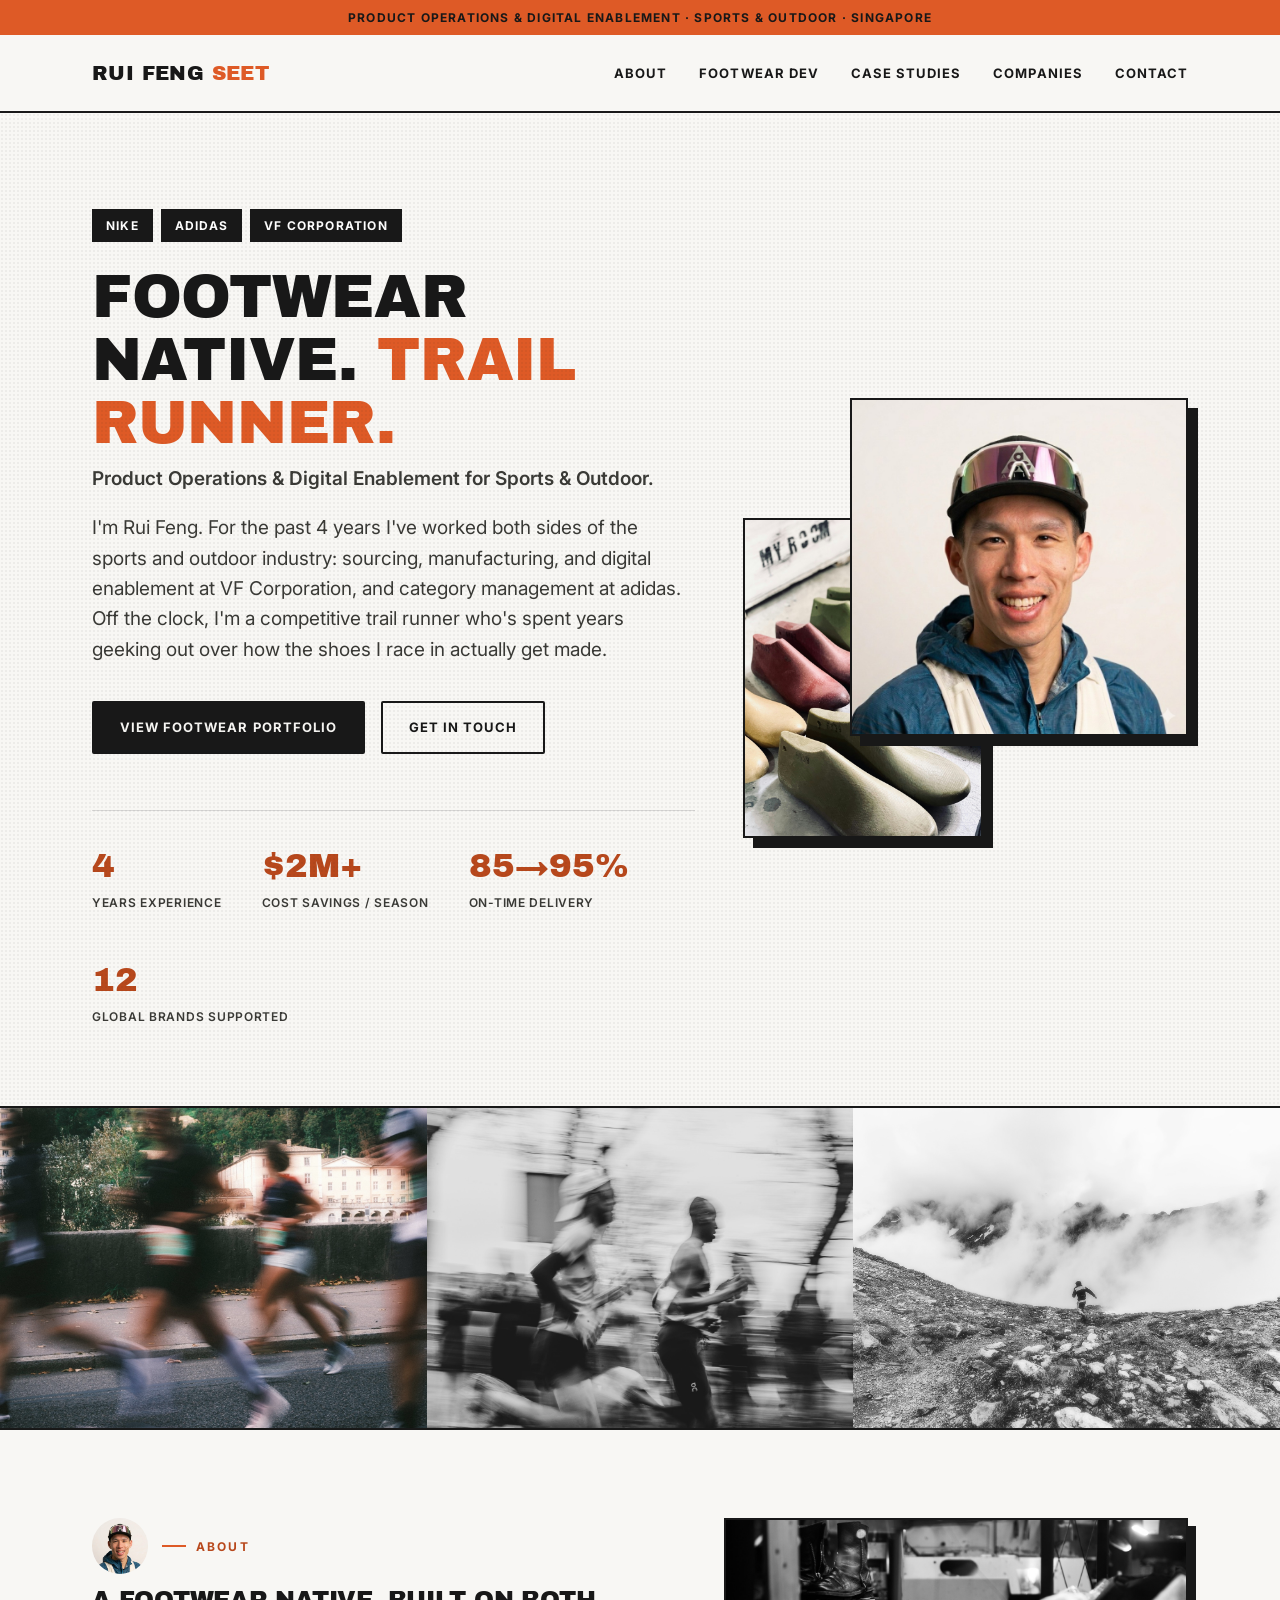
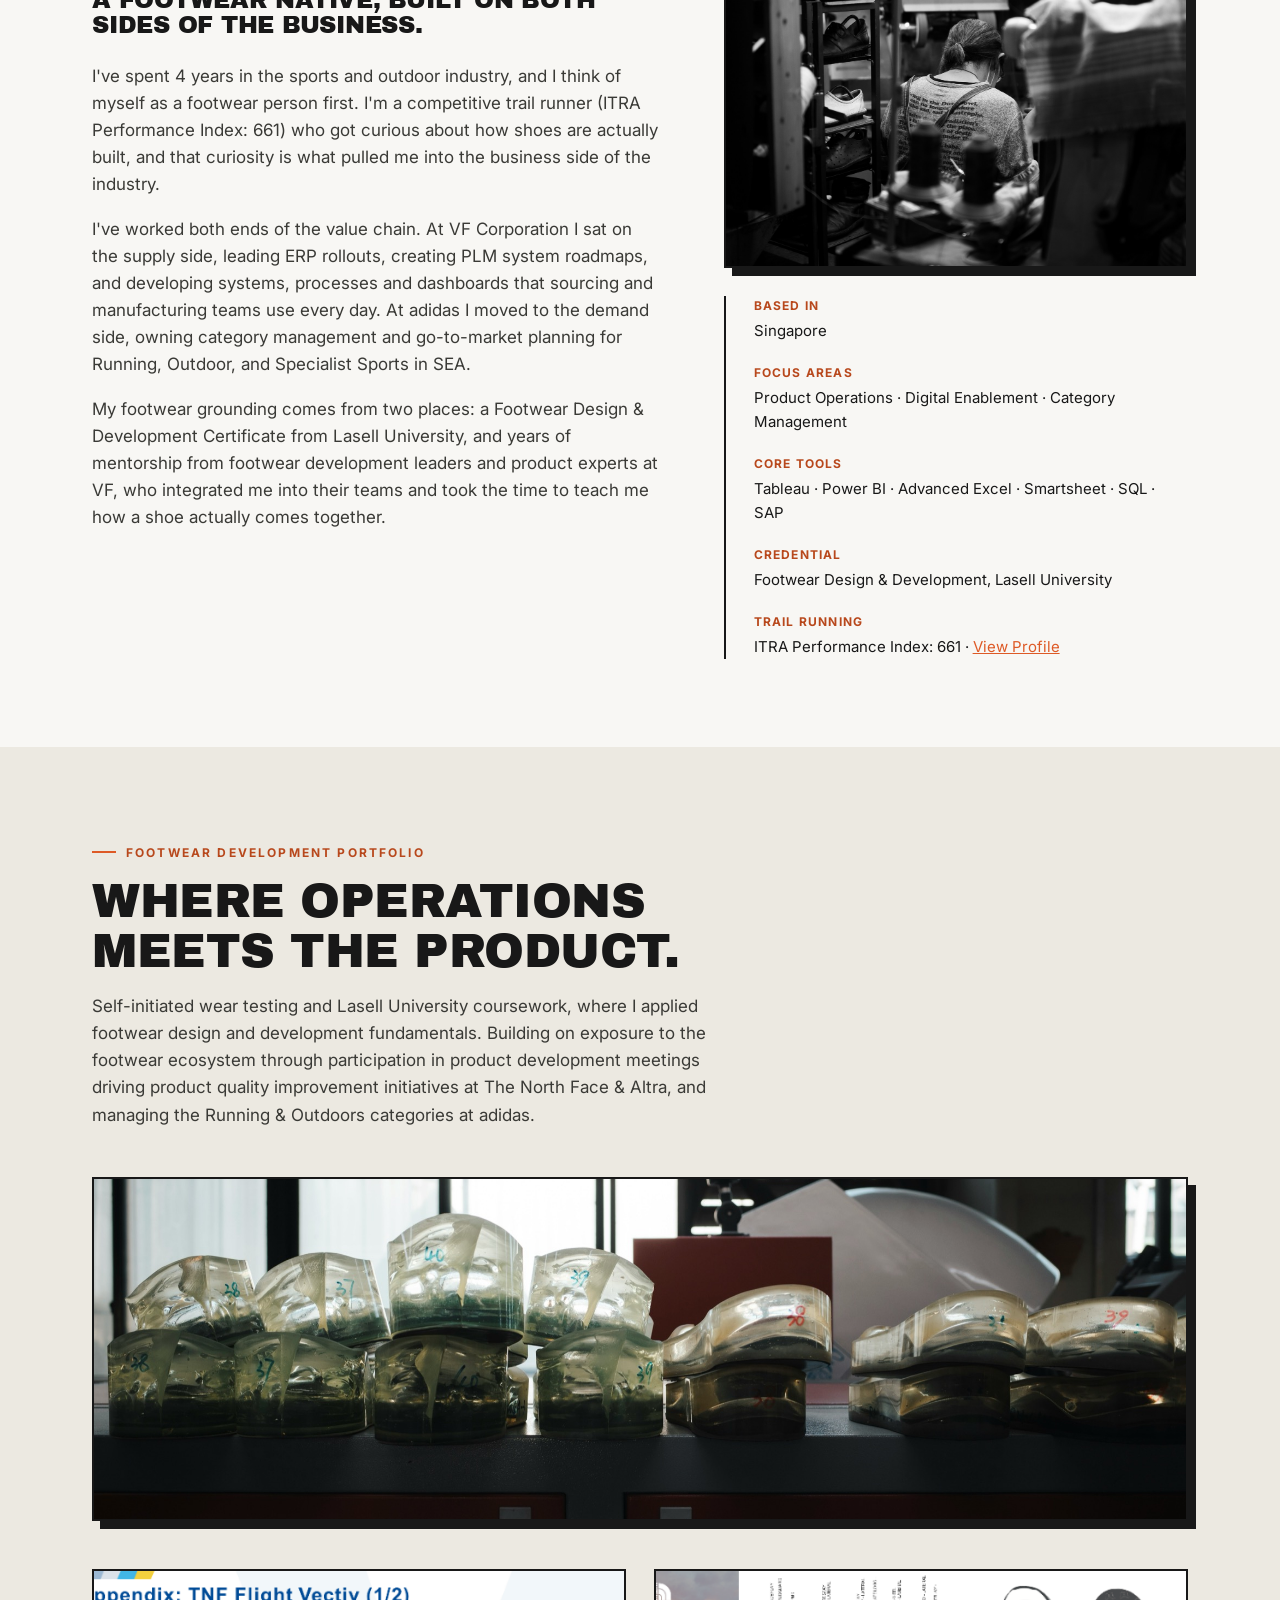
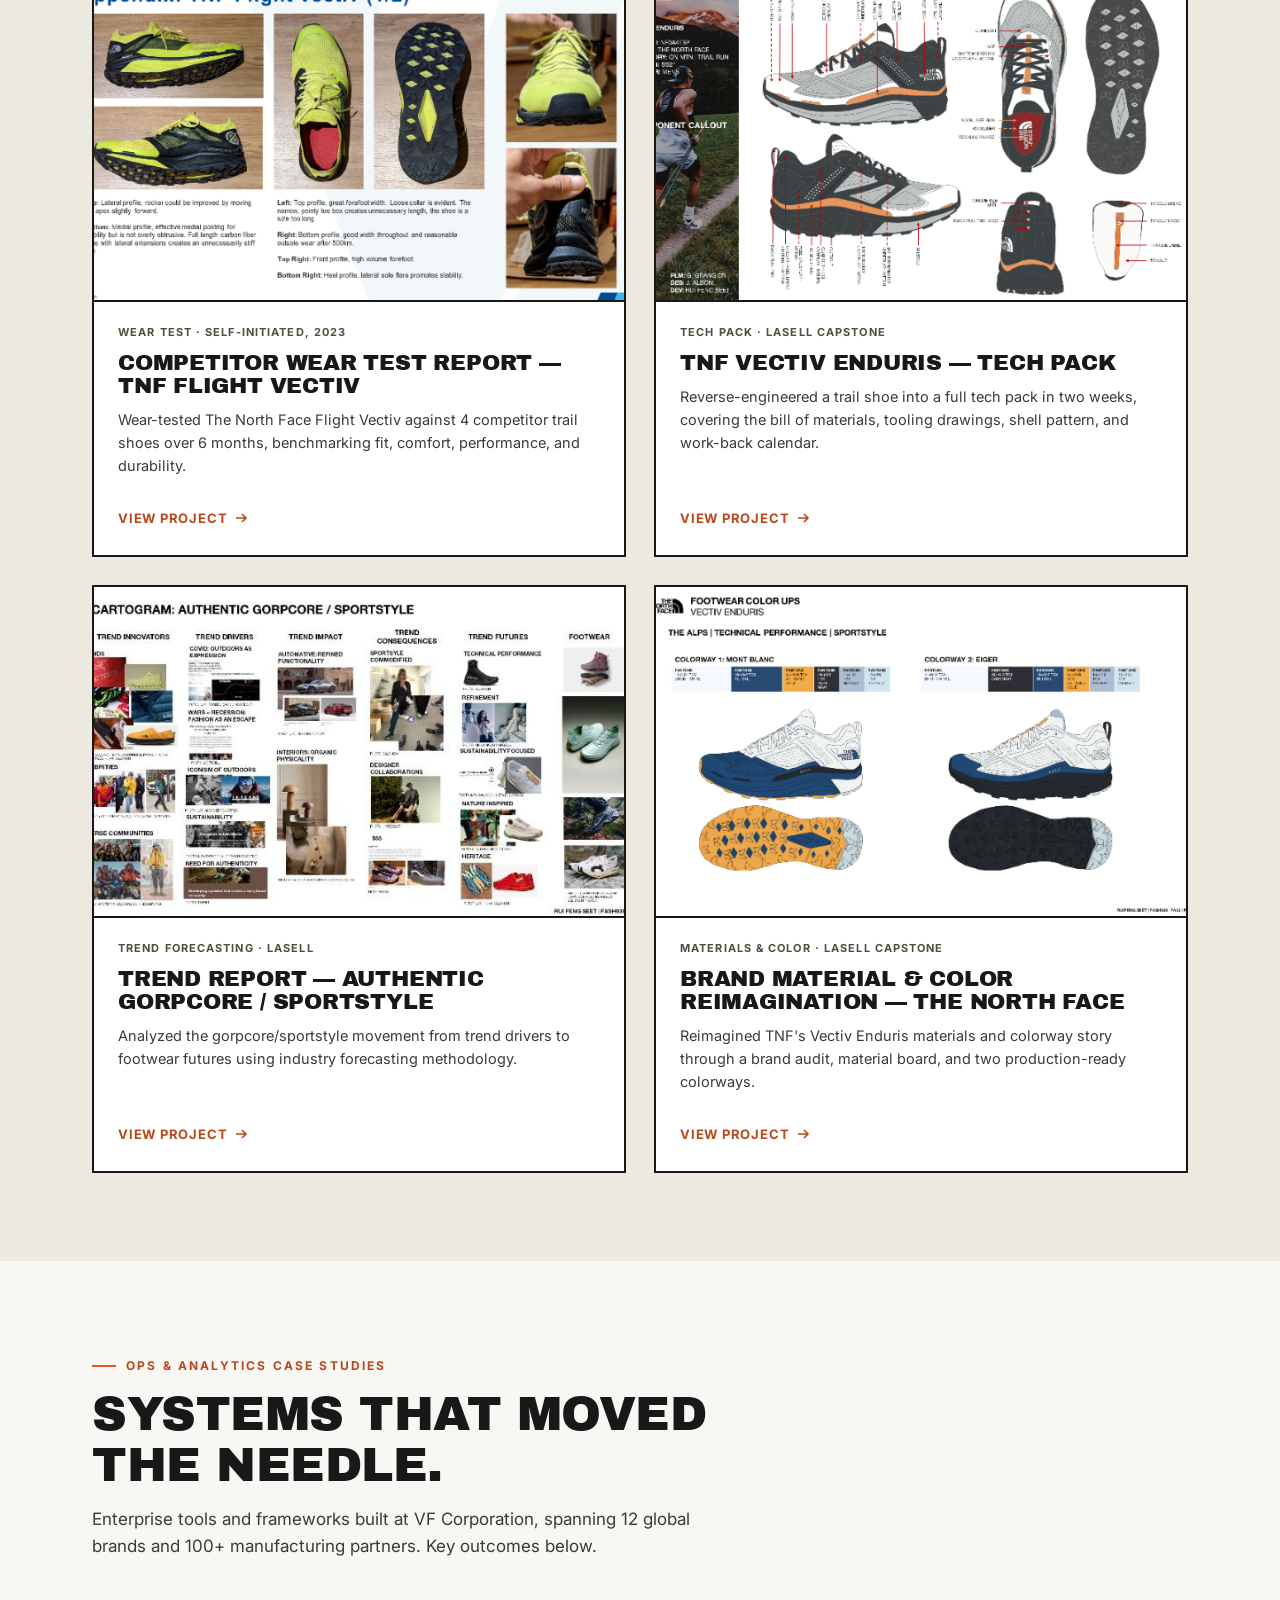
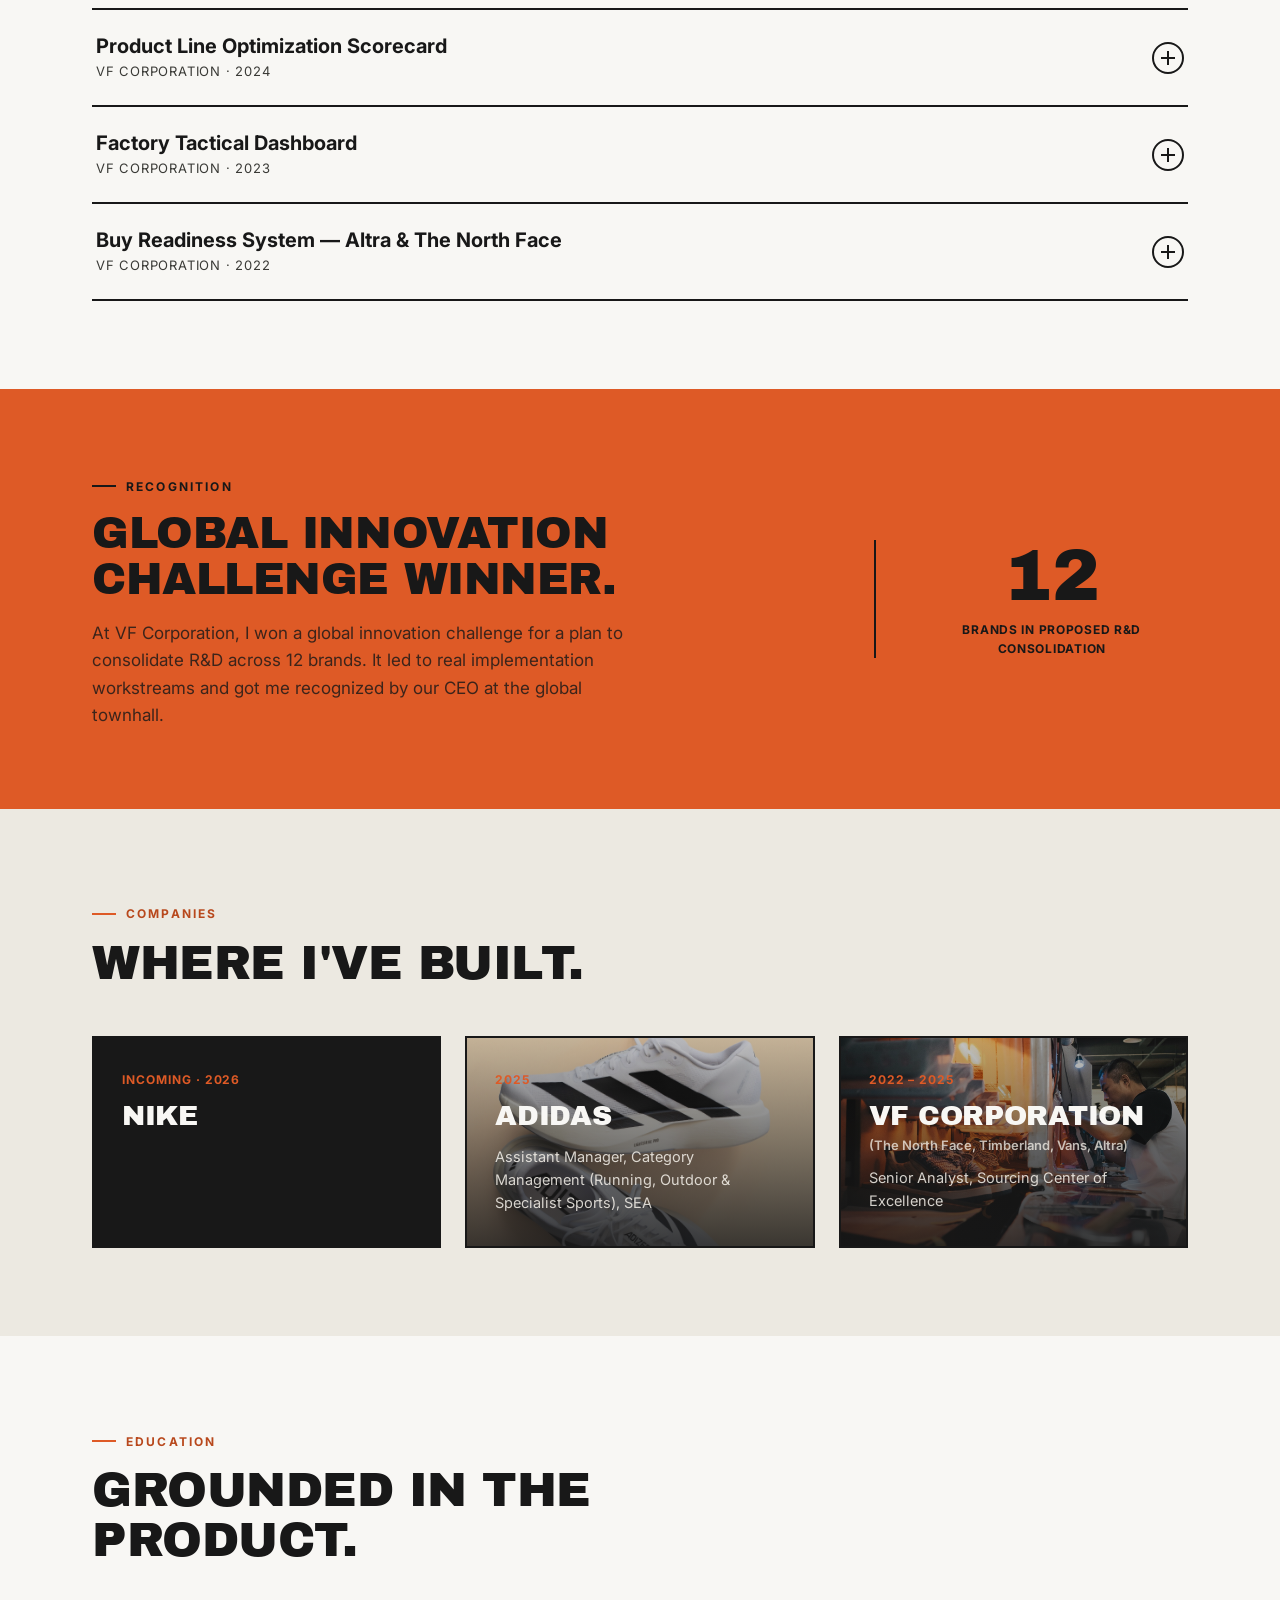
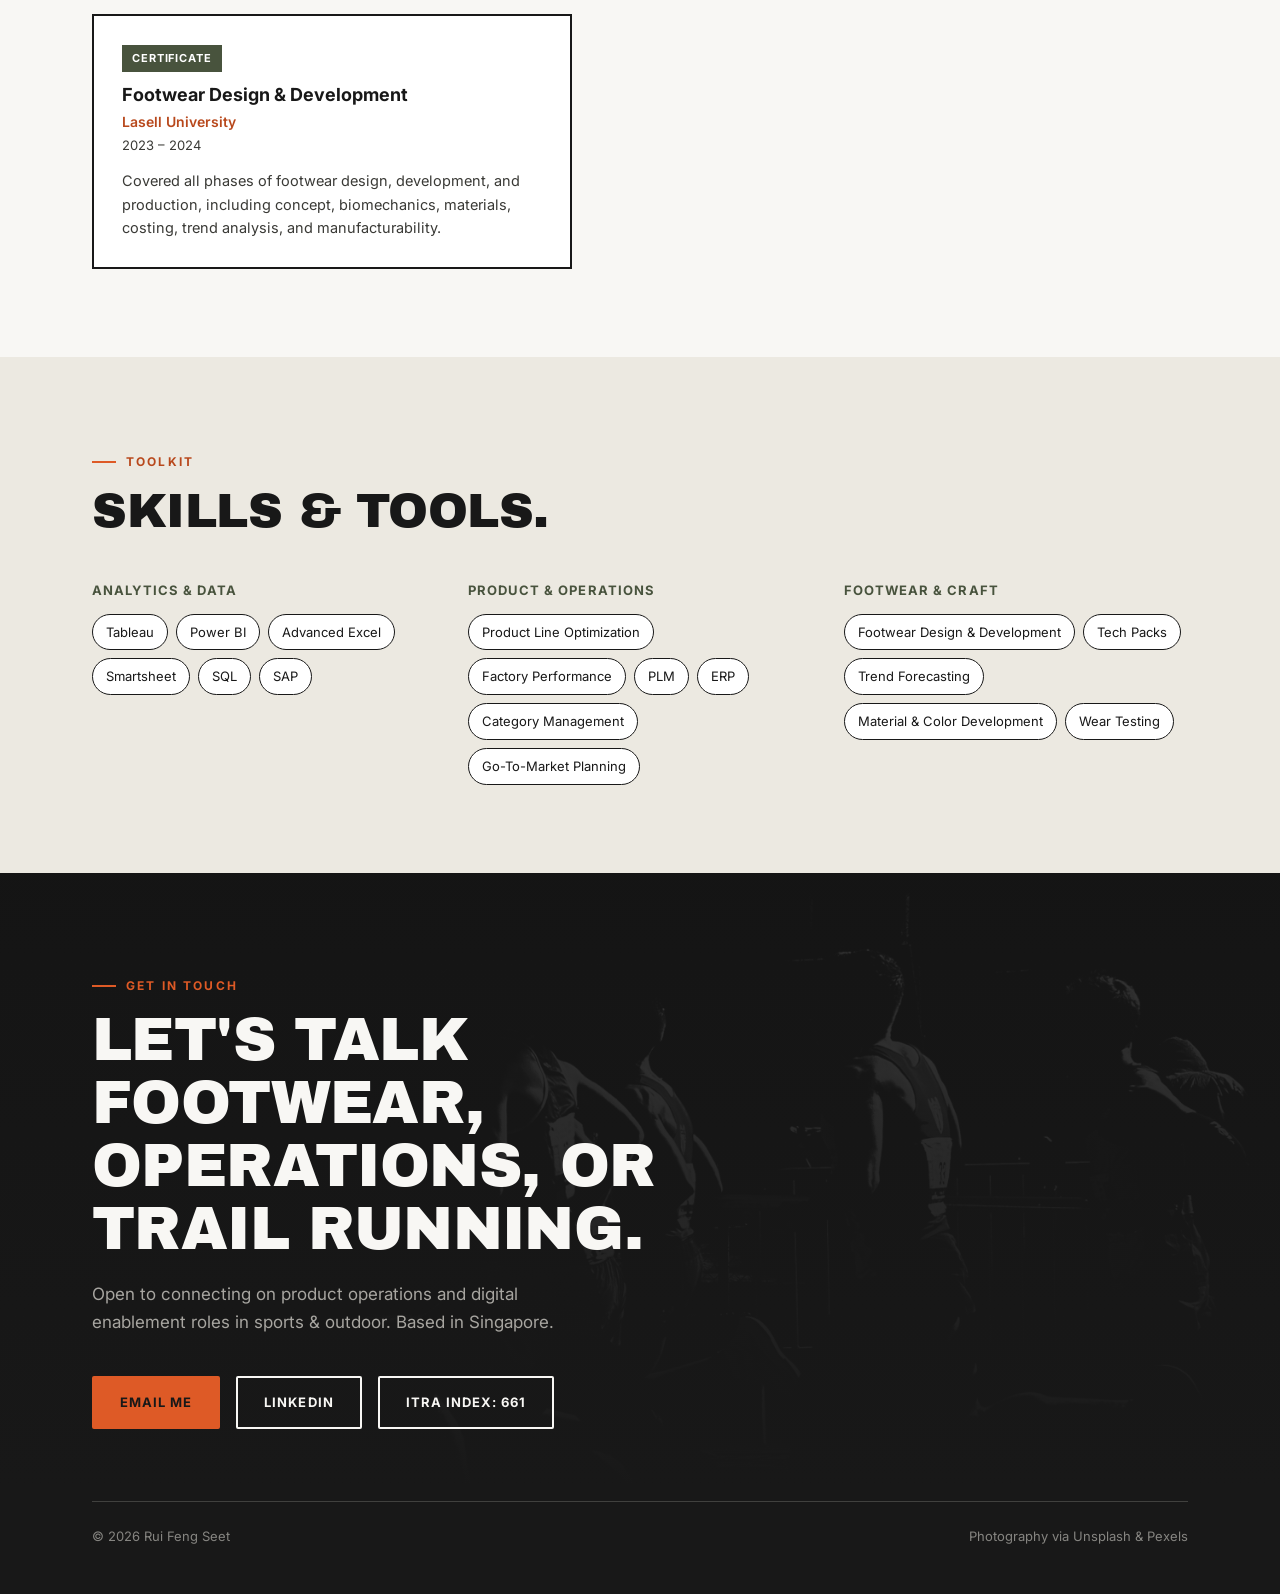
==== commit 52736f39: "Feature profile photo prominently in hero collage Swap the anonymous trail-runner shot for the heads" ====
--- a/index.html
+++ b/index.html
@@ -49,7 +49,7 @@
       </div>
     </div>
     <div class="hero-visual">
-      <div class="hero-photo hero-photo-1"><img src="images/photos/hero-trail-runner.jpg" alt="Runners' legs mid-stride during a race"></div>
+      <div class="hero-photo hero-photo-1"><img src="images/photos/profile.jpg" alt="Rui Feng Seet"></div>
       <div class="hero-photo hero-photo-2"><img src="images/photos/shoe-lasts.jpg" alt="Colorful footwear lasts in a workshop"></div>
     </div>
   </div>
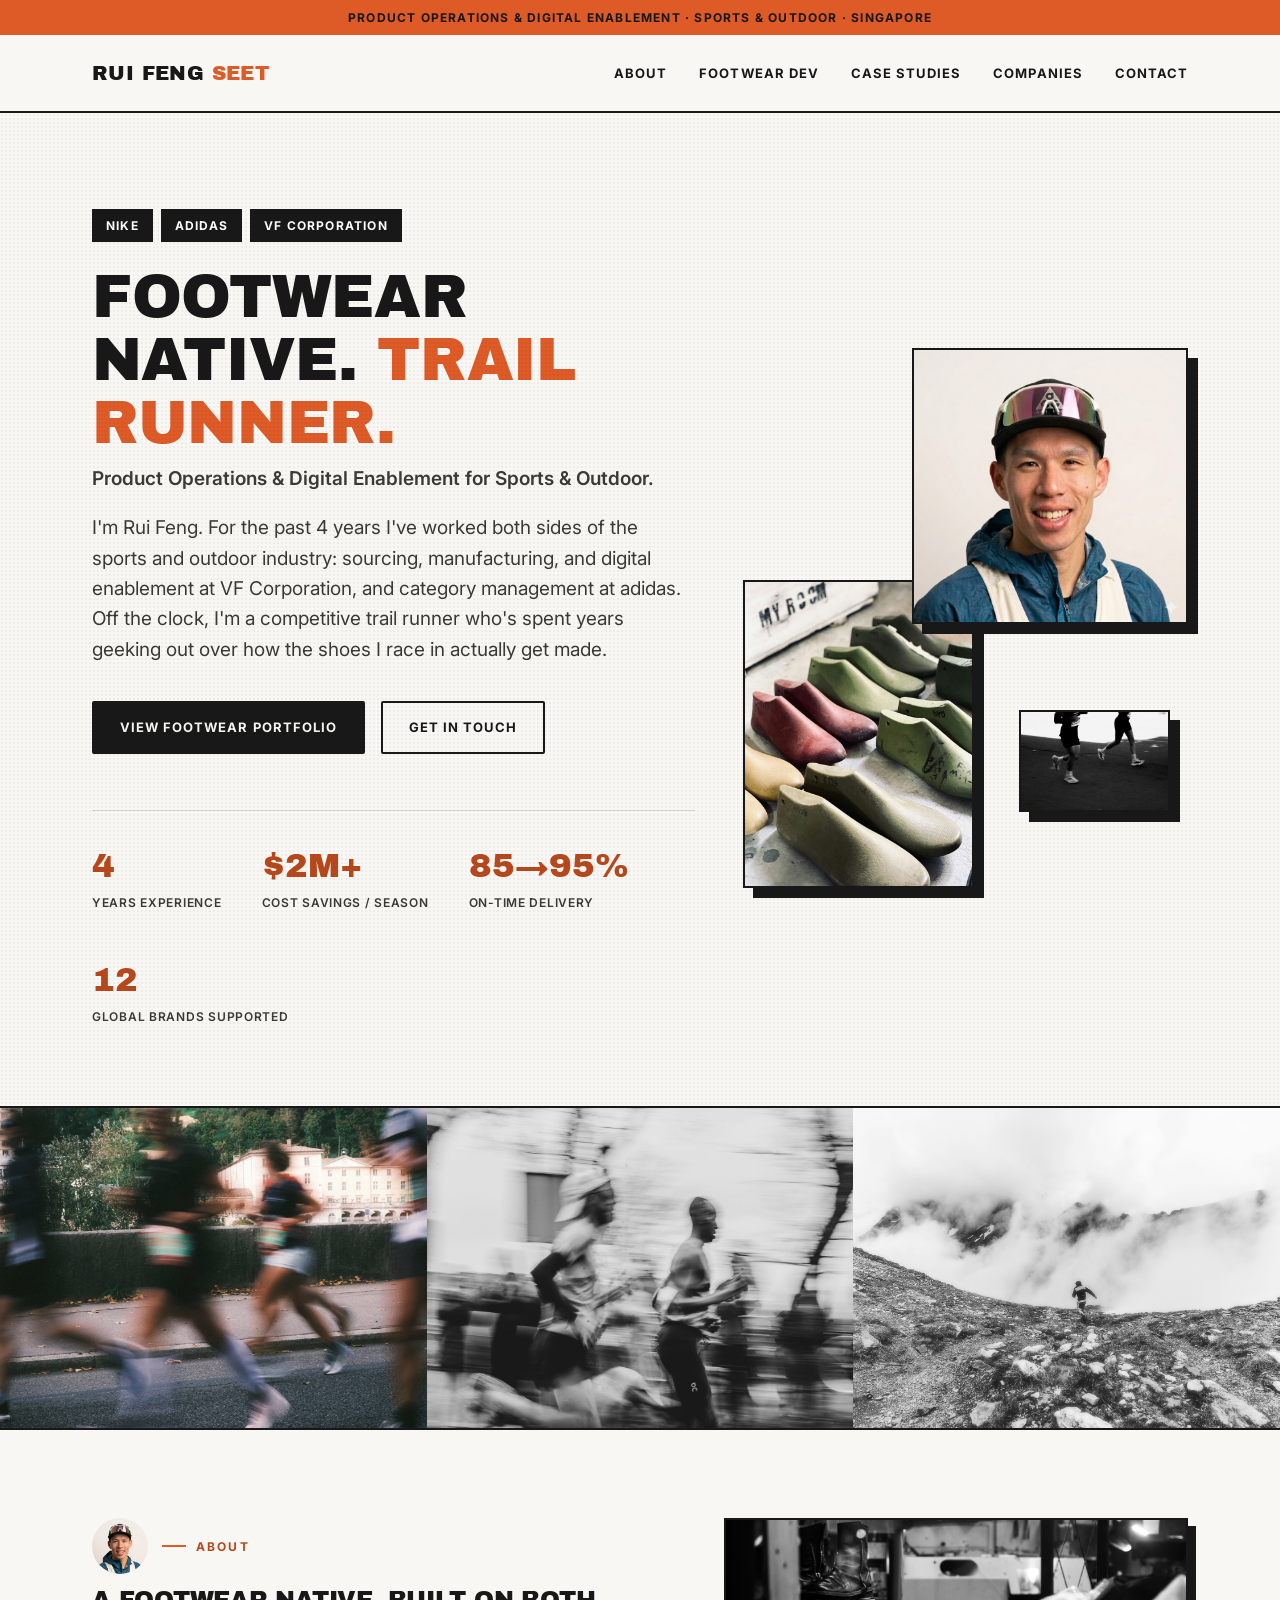
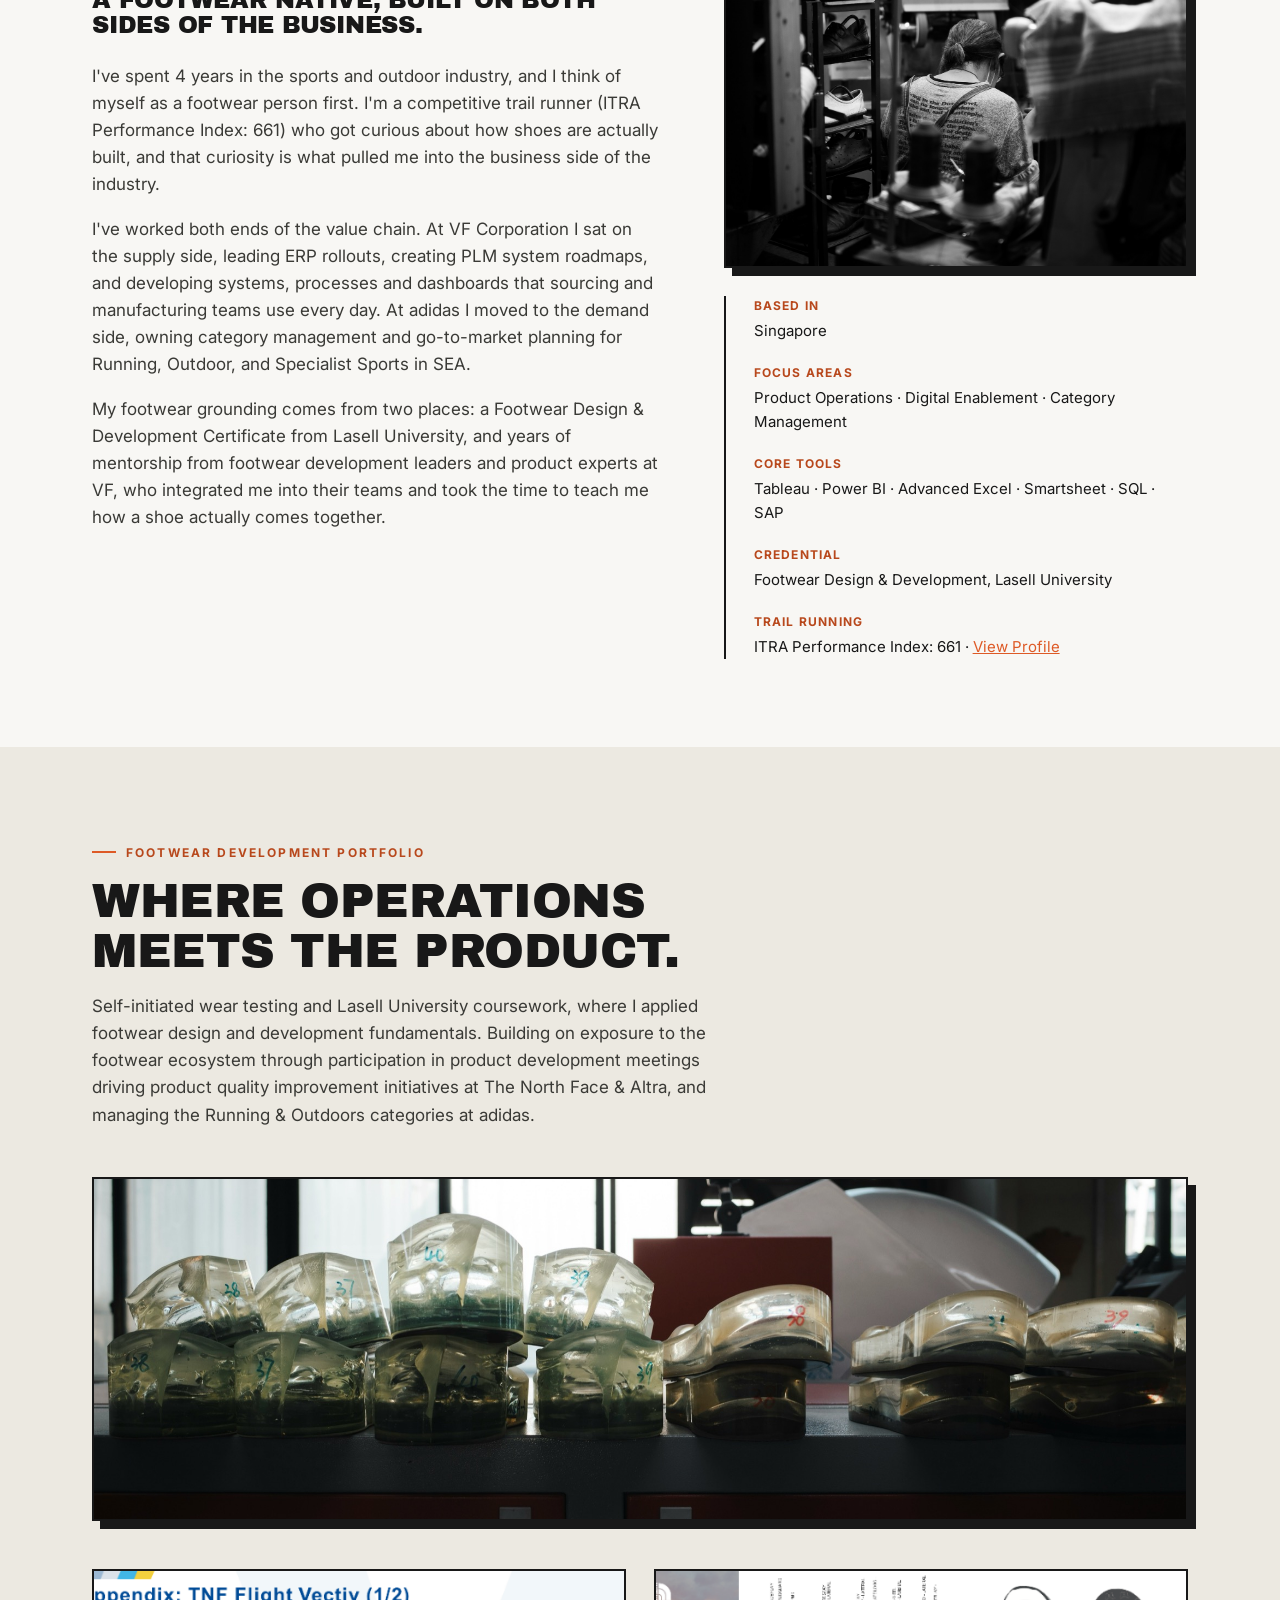
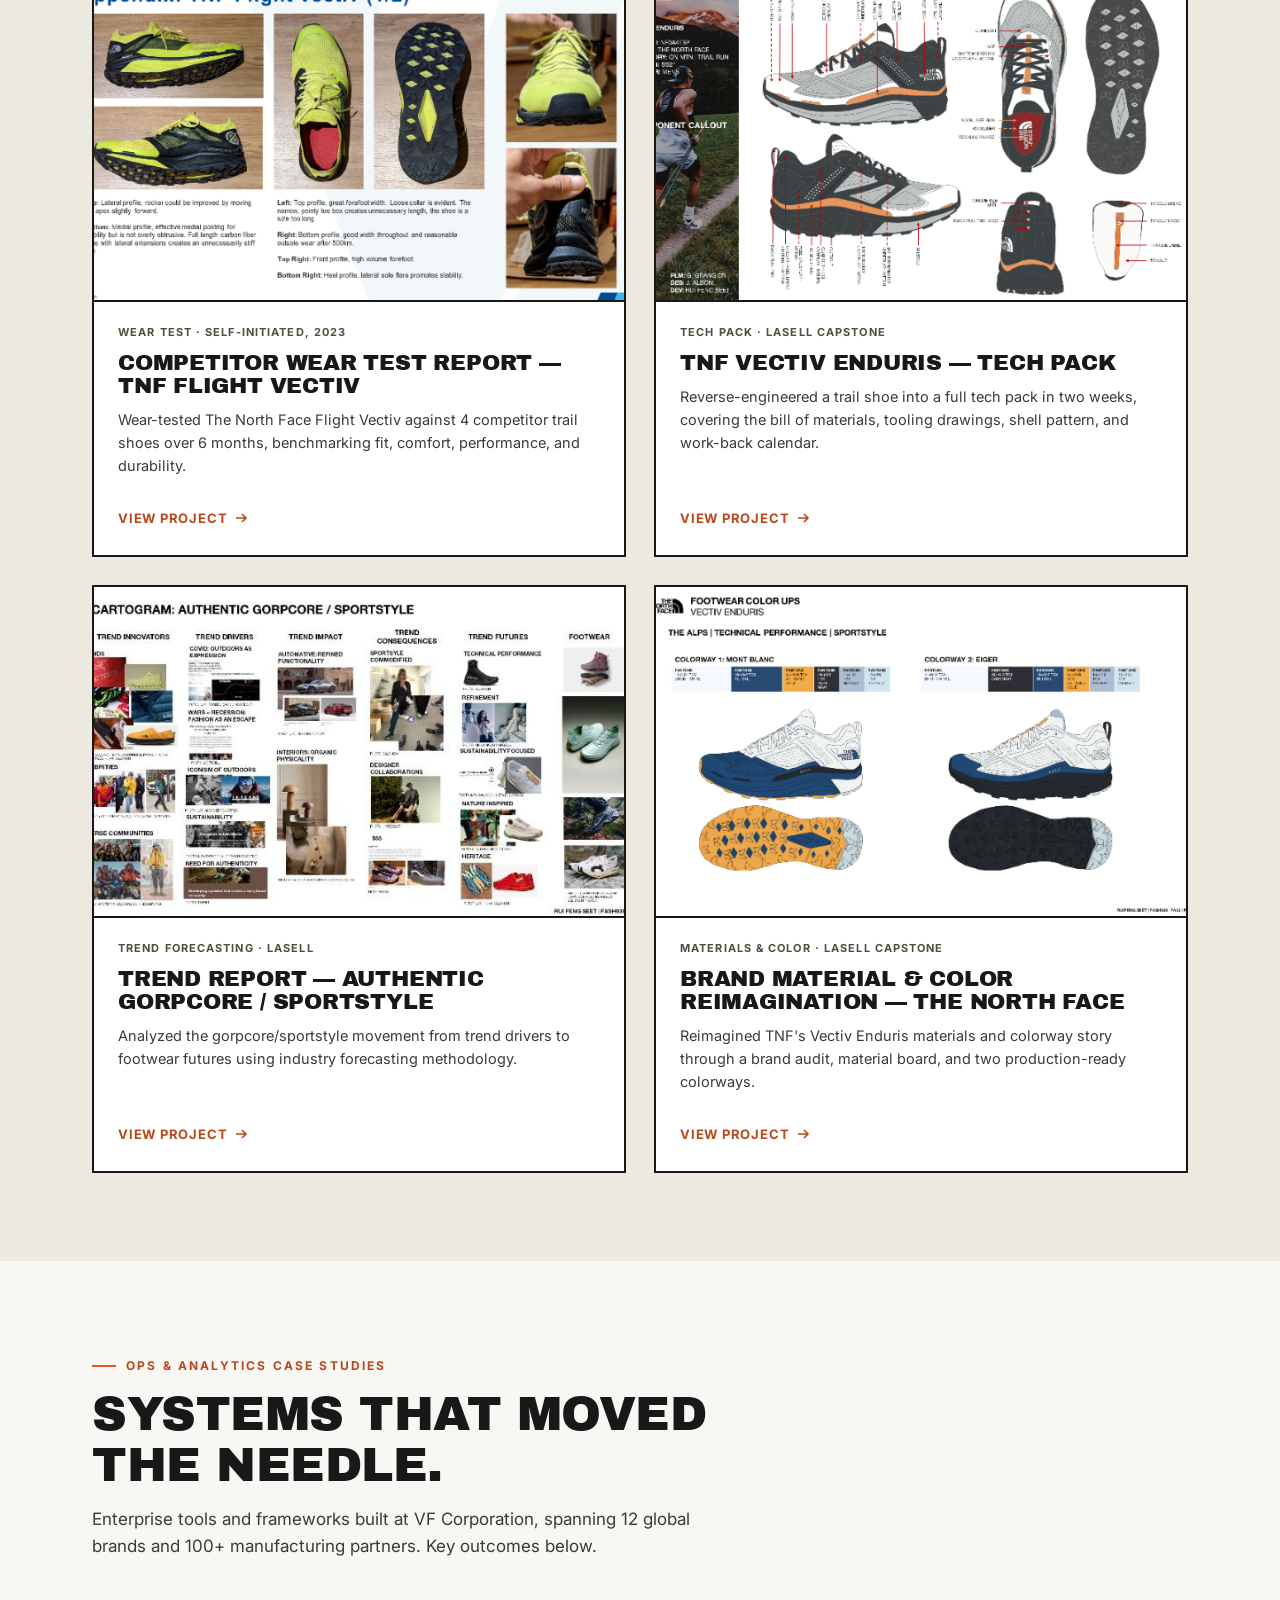
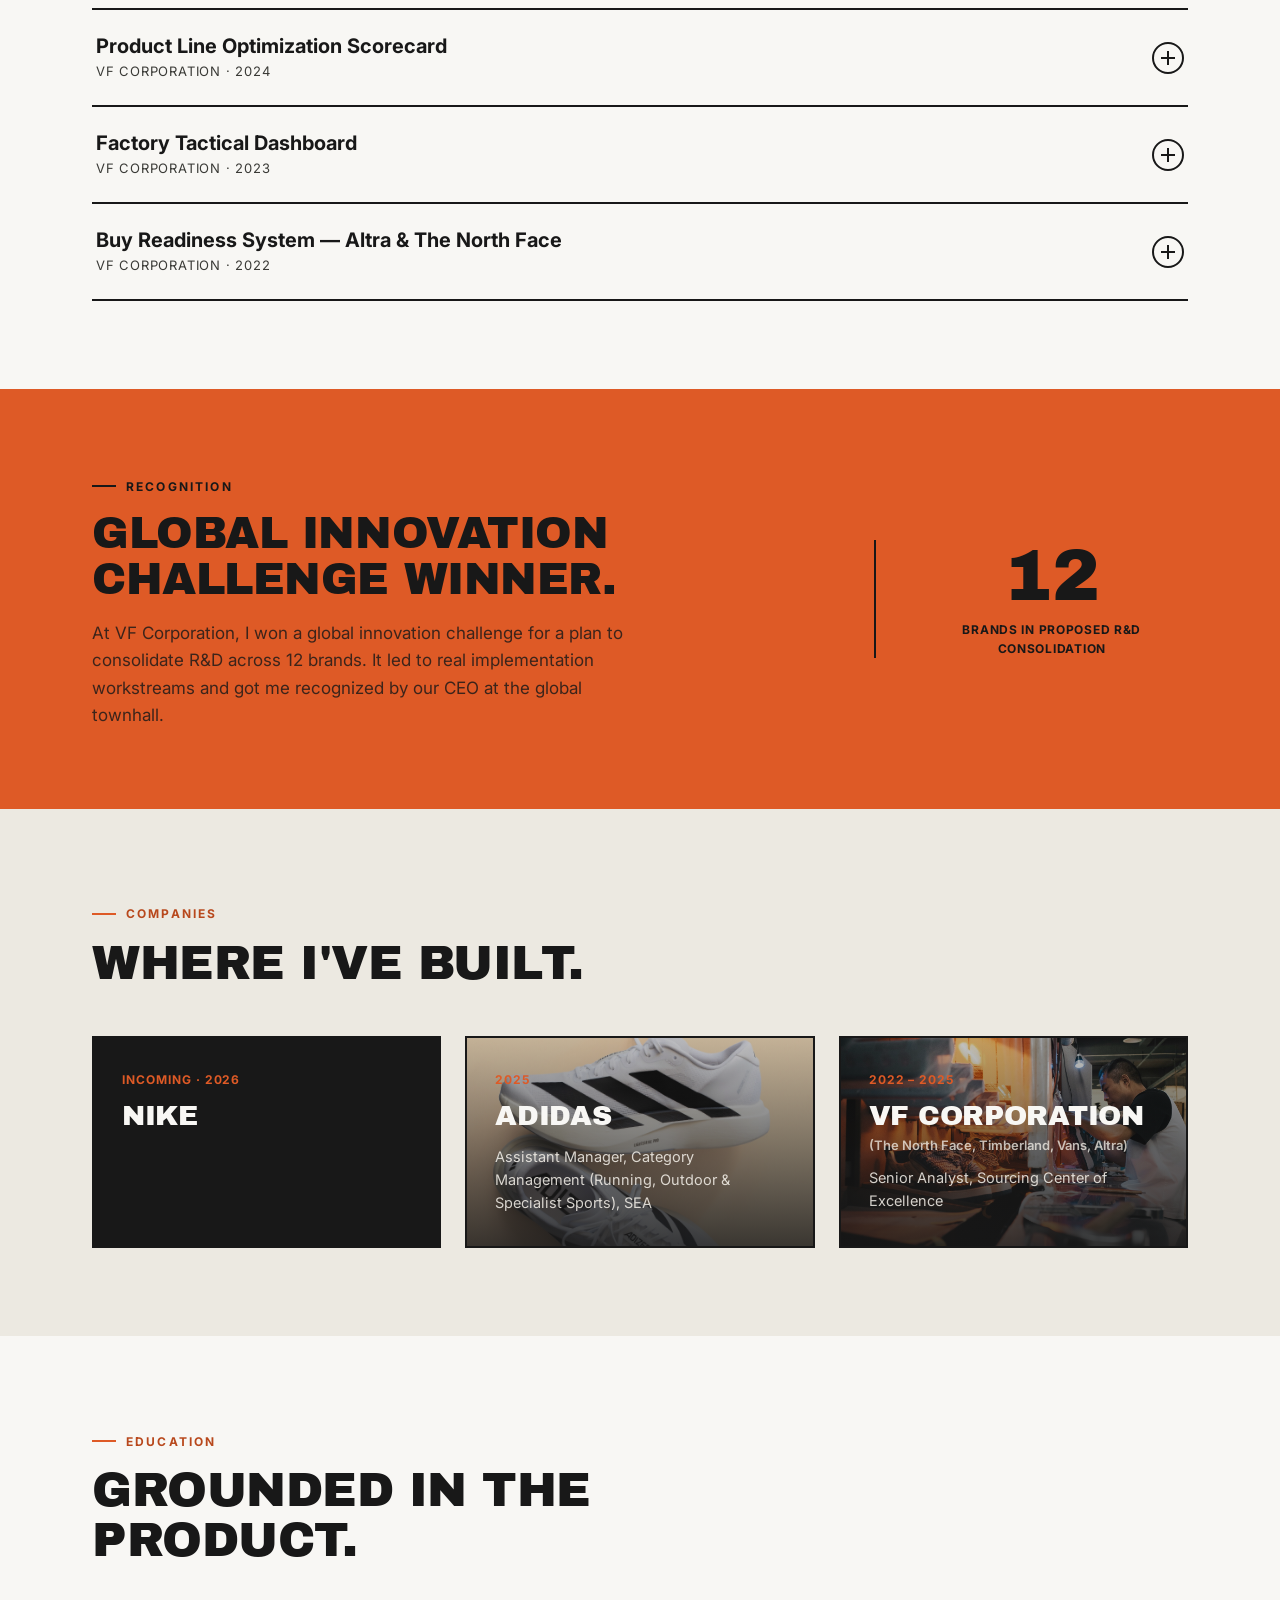
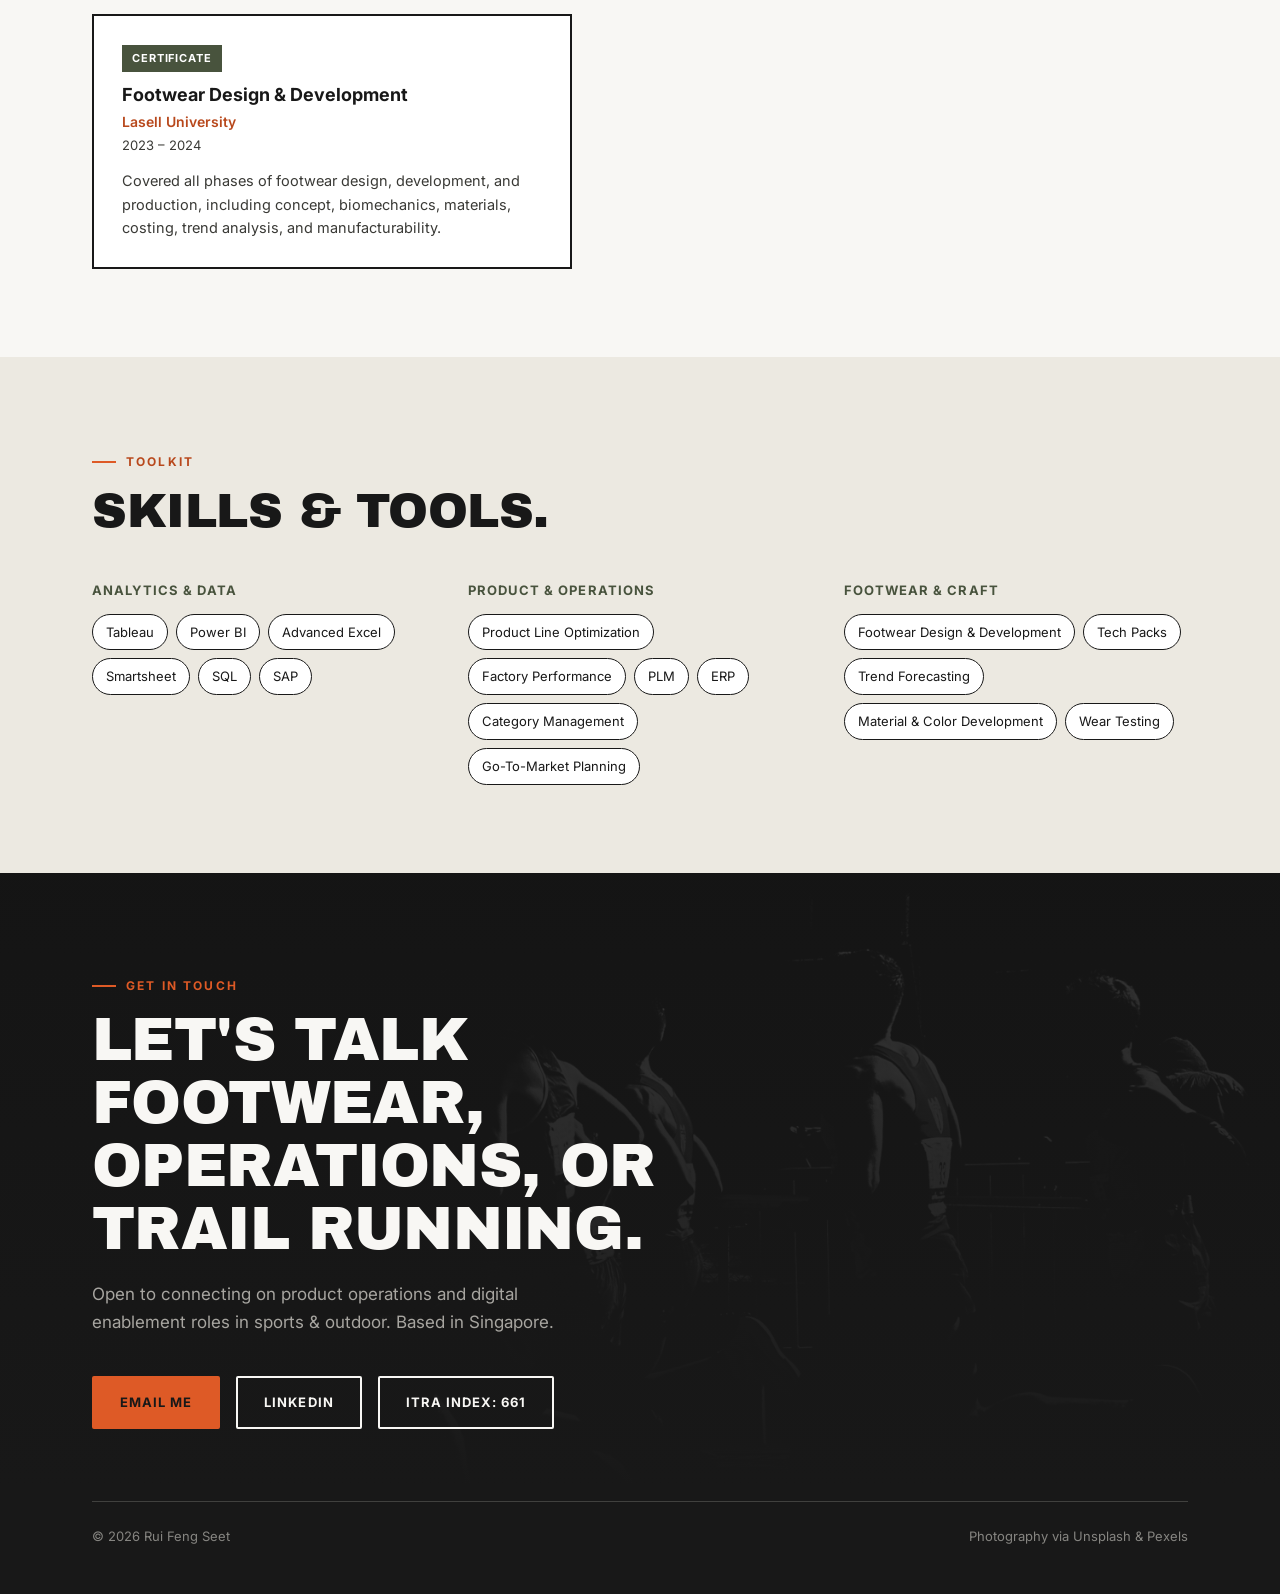
==== commit 5dbae0da: "Restore trail-runner photo alongside profile shot in hero collage Hero now shows all three images: p" ====
--- a/index.html
+++ b/index.html
@@ -51,6 +51,7 @@
     <div class="hero-visual">
       <div class="hero-photo hero-photo-1"><img src="images/photos/profile.jpg" alt="Rui Feng Seet"></div>
       <div class="hero-photo hero-photo-2"><img src="images/photos/shoe-lasts.jpg" alt="Colorful footwear lasts in a workshop"></div>
+      <div class="hero-photo hero-photo-3"><img src="images/photos/hero-trail-runner.jpg" alt="Runners' legs mid-stride during a race"></div>
     </div>
   </div>
 </header>
--- a/css/style.css
+++ b/css/style.css
@@ -295,7 +295,7 @@
 
 .hero-visual {
   position: relative;
-  min-height: 440px;
+  min-height: 540px;
 }
 .hero-photo {
   position: absolute;
@@ -305,8 +305,9 @@
   overflow: hidden;
 }
 .hero-photo img { width: 100%; display: block; }
-.hero-photo-1 { top: 0; right: 0; width: 76%; z-index: 2; }
-.hero-photo-2 { bottom: 0; left: 0; width: 54%; z-index: 1; }
+.hero-photo-1 { top: 0; right: 0; width: 62%; z-index: 3; }
+.hero-photo-2 { bottom: 0; left: 0; width: 52%; z-index: 2; }
+.hero-photo-3 { bottom: 14%; right: 4%; width: 34%; z-index: 1; }
 
 /* ---------- Sections ---------- */
 section { padding: 88px 0; }
@@ -690,7 +691,7 @@
   .skills-groups { grid-template-columns: 1fr; gap: 28px; }
   .companies-grid { grid-template-columns: 1fr; }
   .hero-grid { grid-template-columns: 1fr; }
-  .hero-visual { min-height: 320px; margin-top: 24px; }
+  .hero-visual { min-height: 420px; margin-top: 24px; }
   .recognition-grid { grid-template-columns: 1fr; }
   .recognition-stat { border-left: none; padding-left: 0; border-top: 2px solid var(--ink); padding-top: 24px; text-align: left; }
   .photo-band { grid-template-columns: 1fr; }
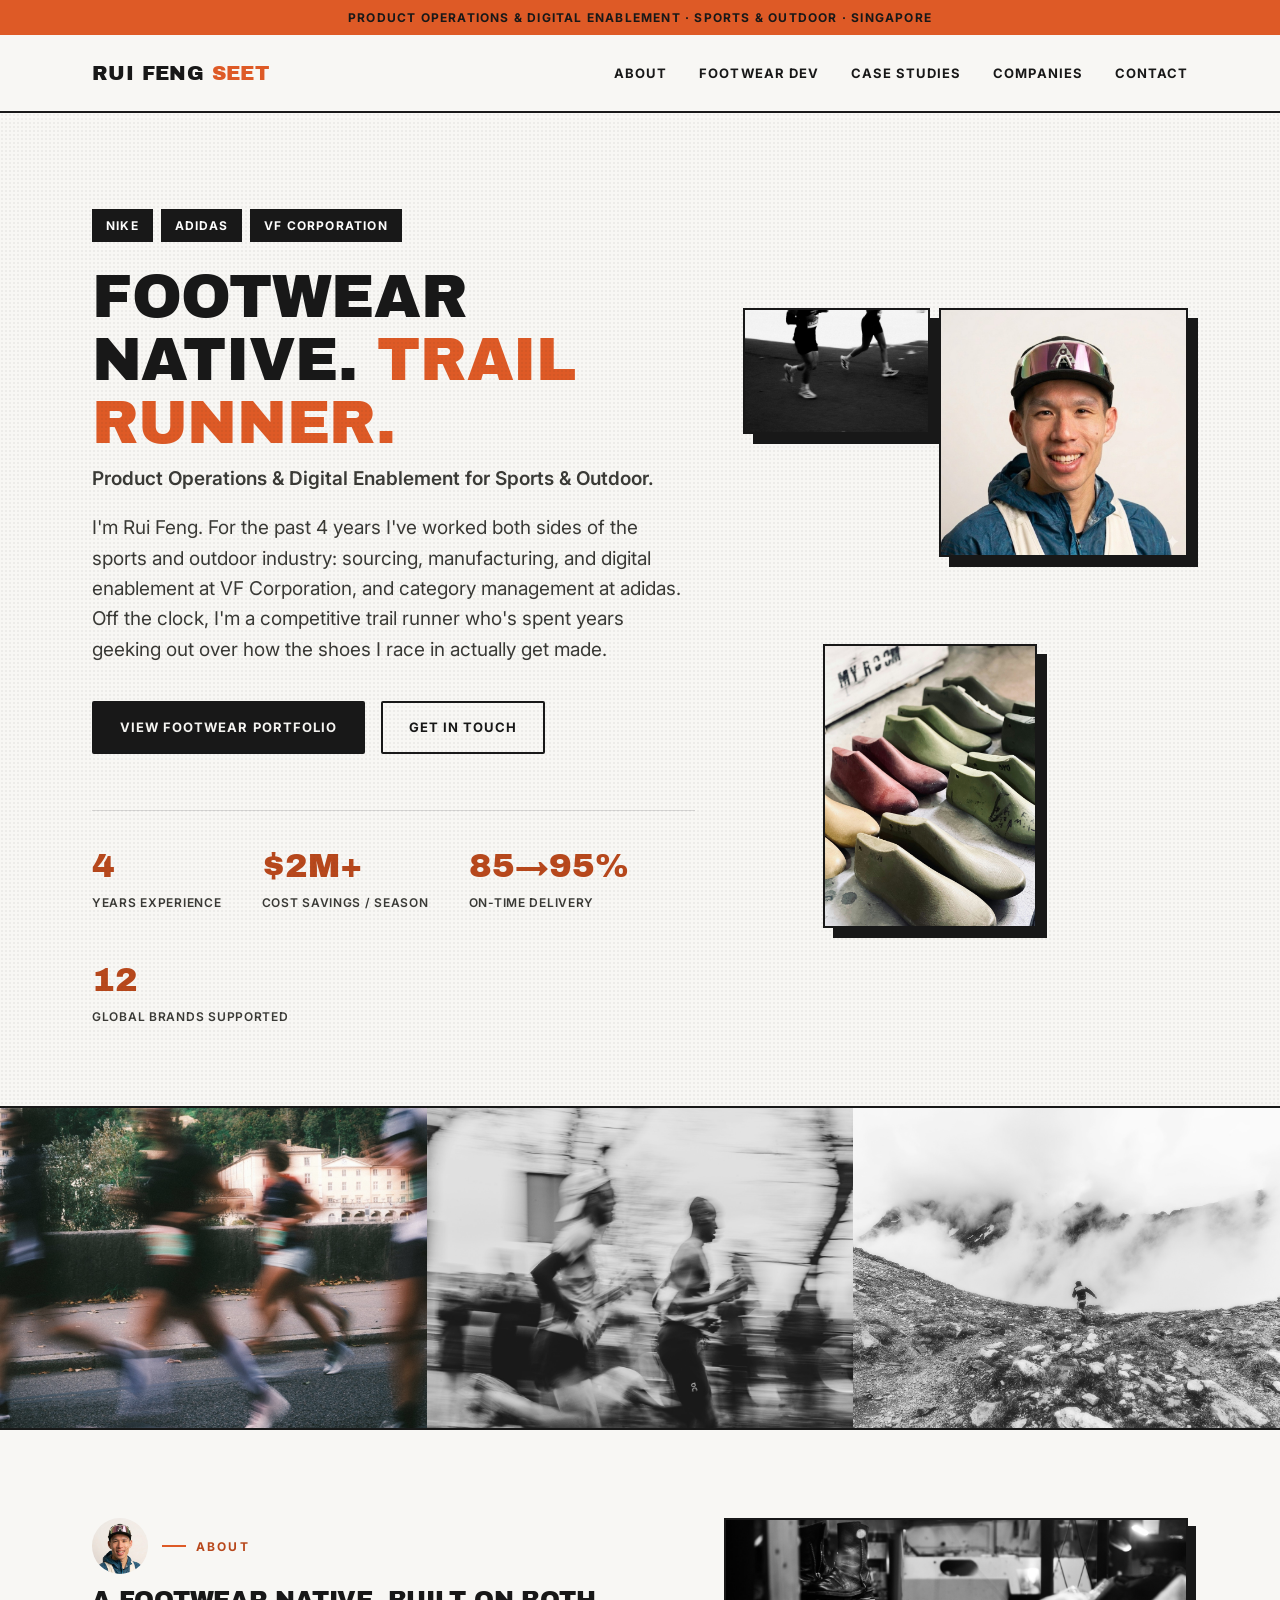
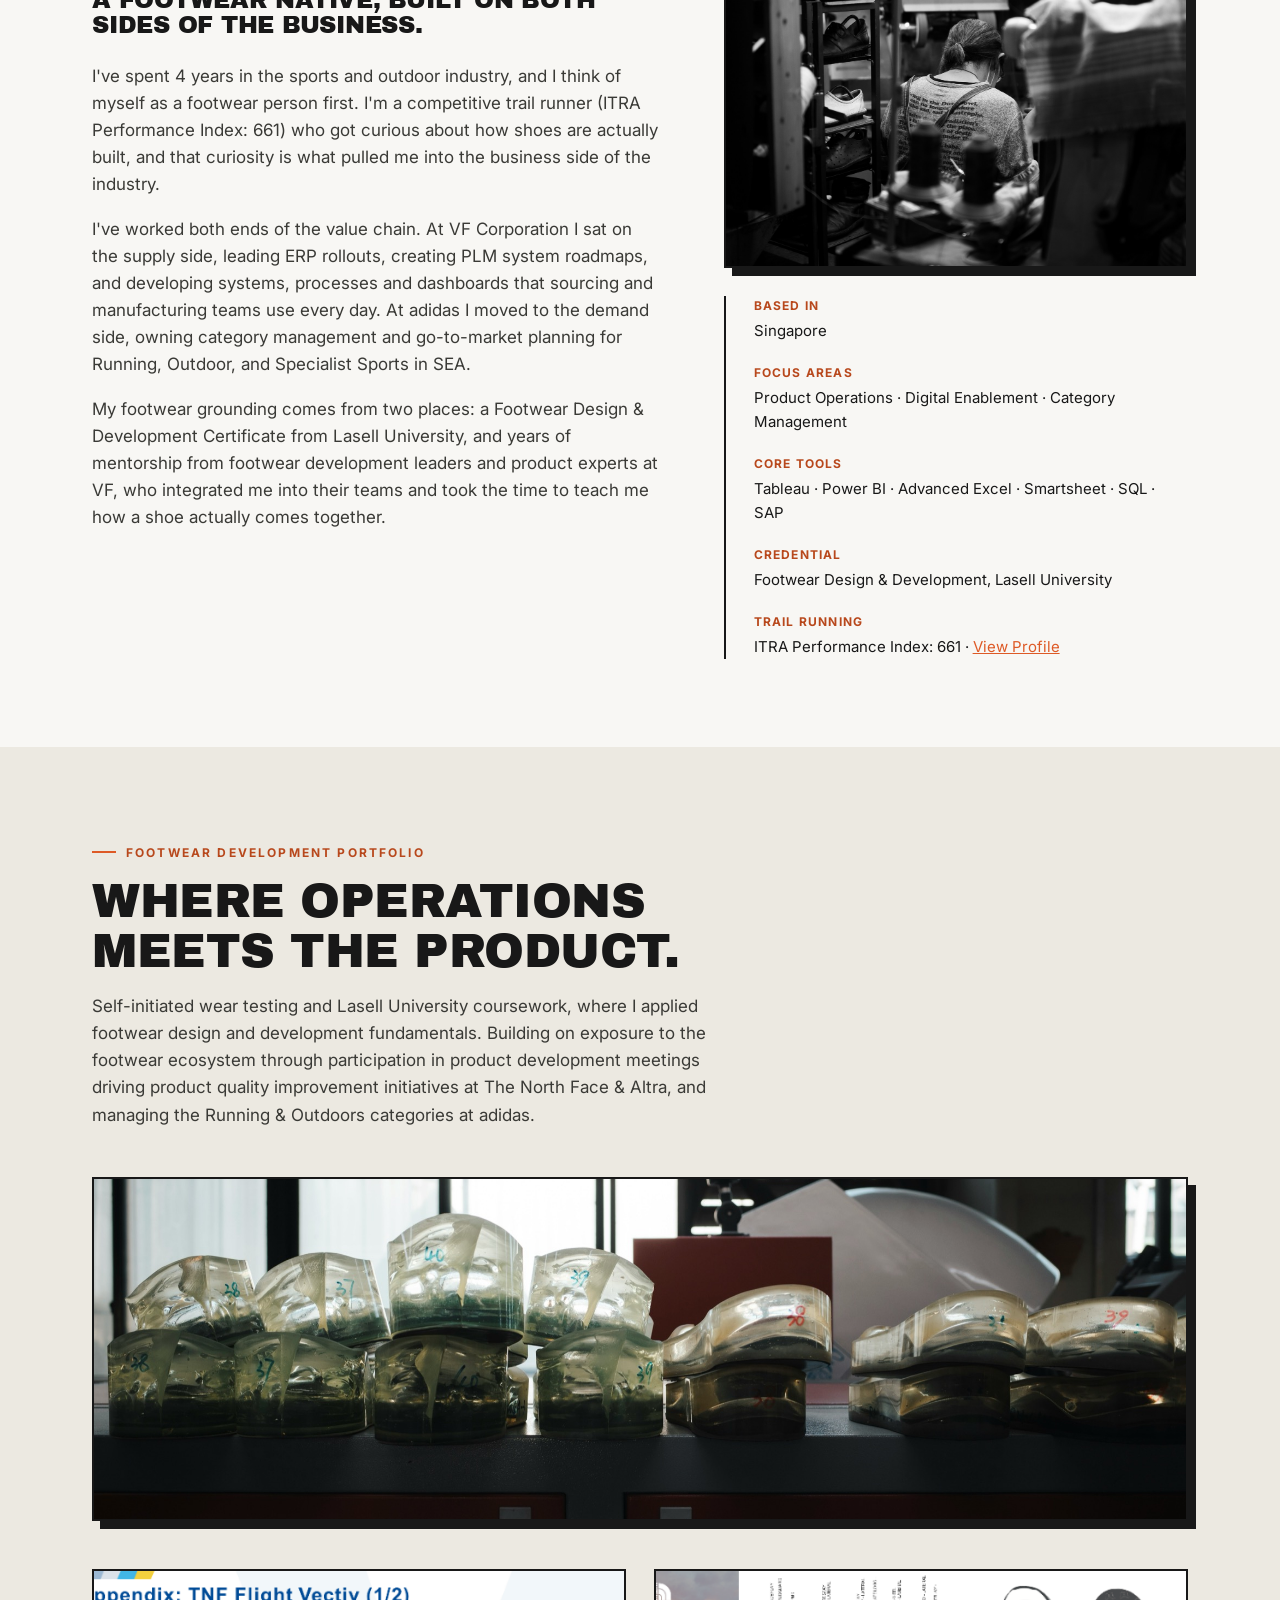
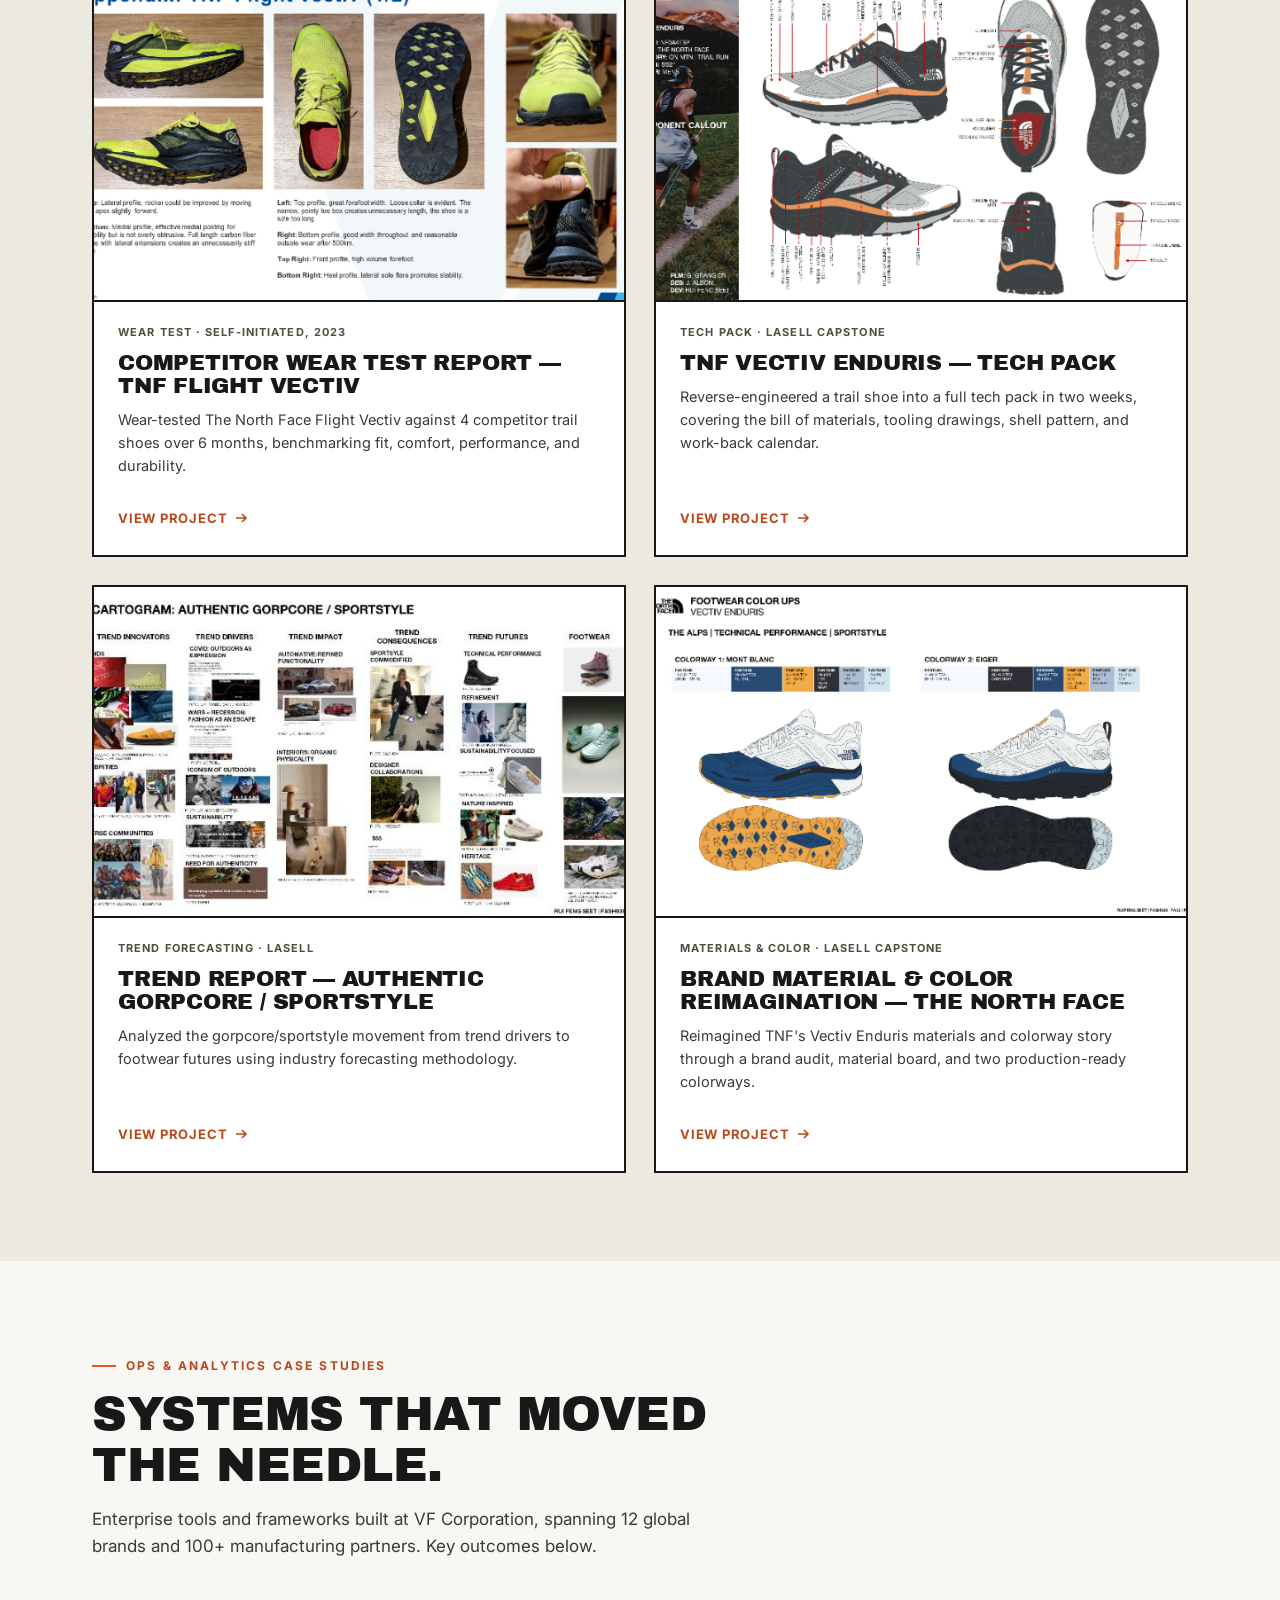
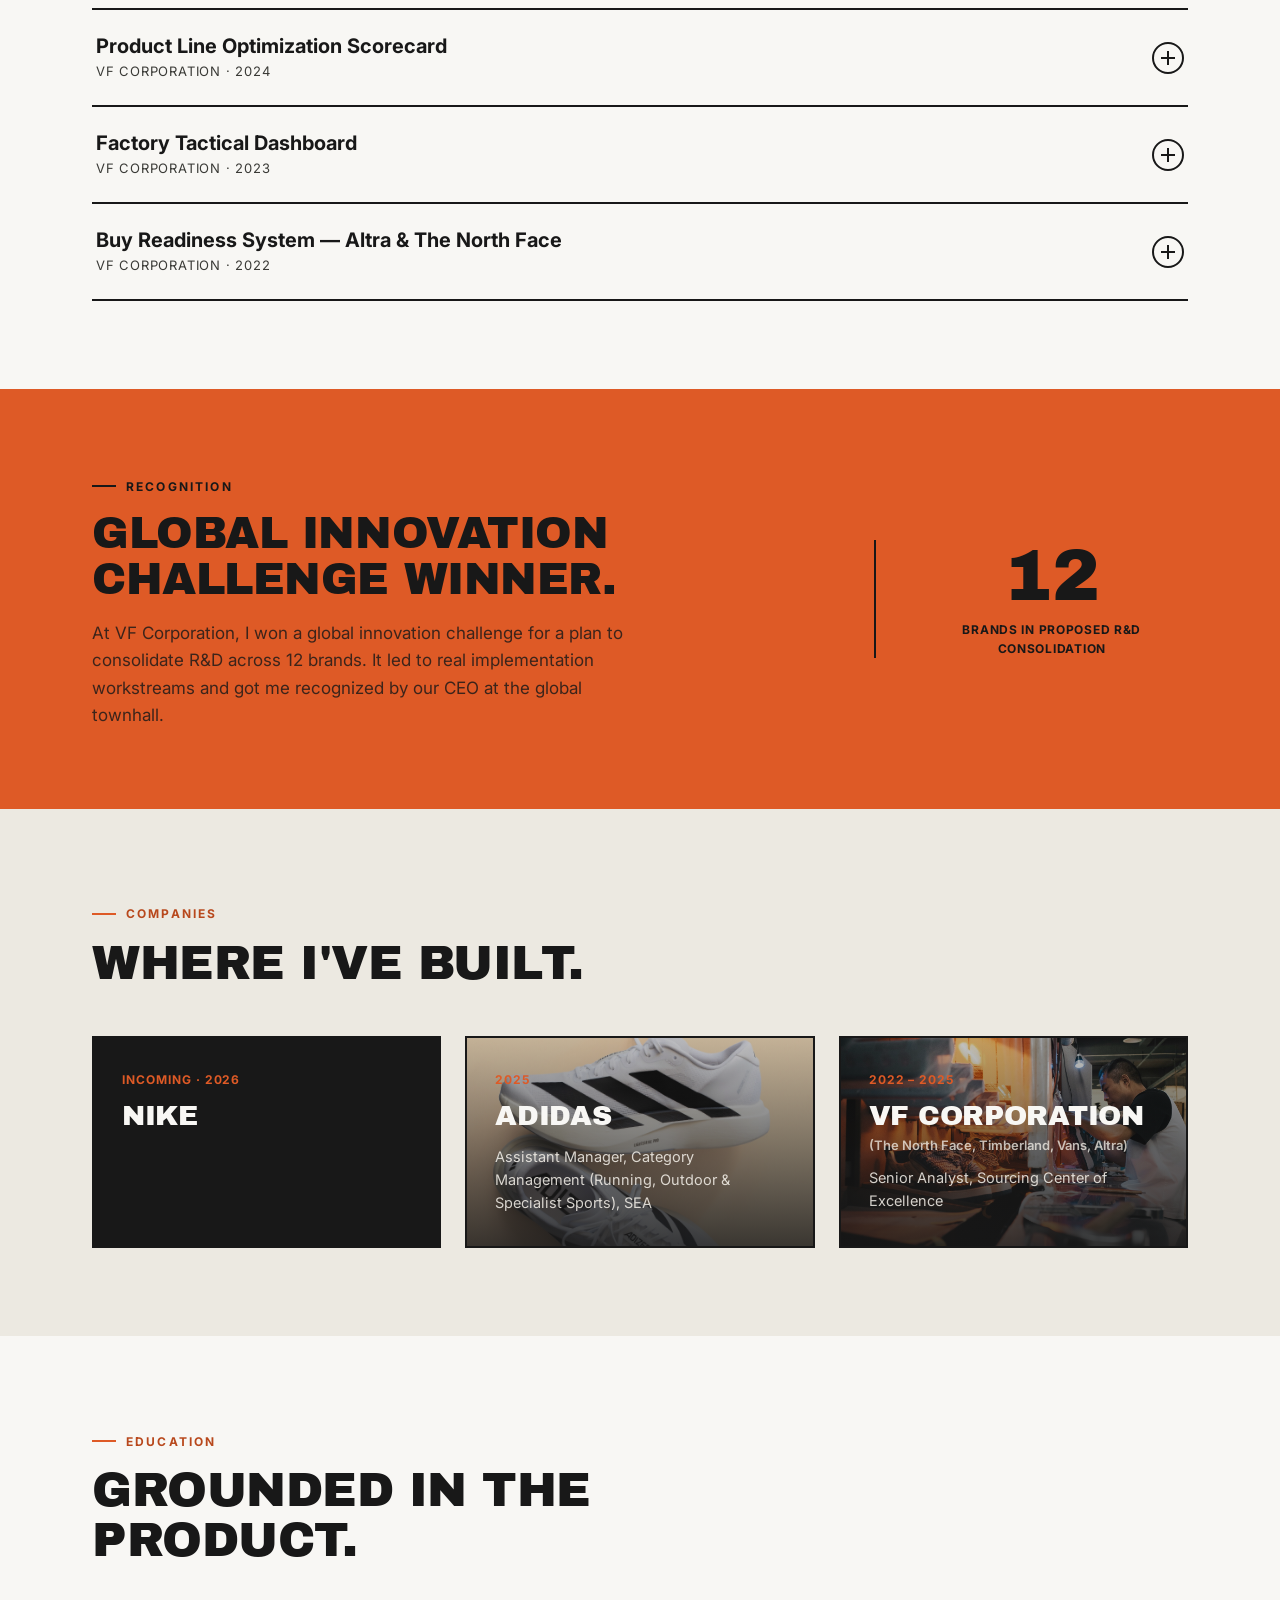
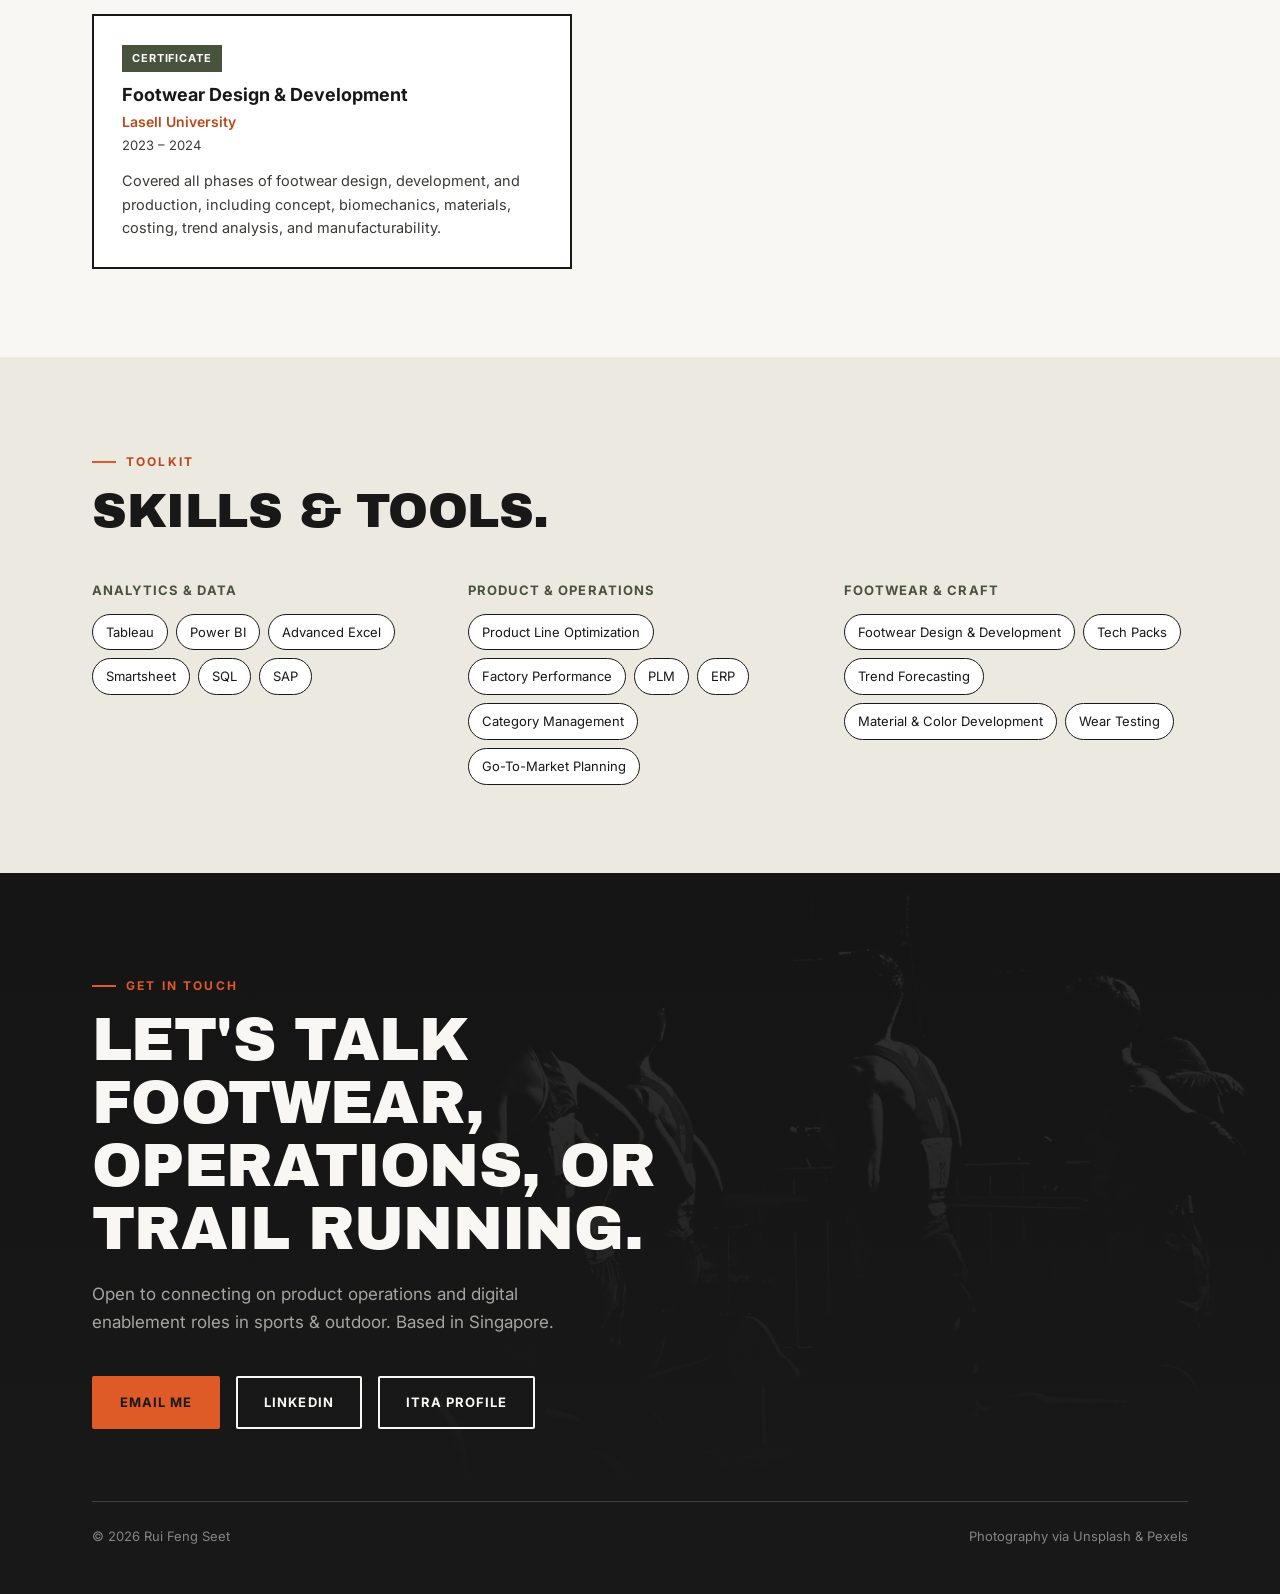
==== commit 7728841a: "Rebalance hero photo collage and rename ITRA footer button Give the trail-runner photo equal visual " ====
--- a/index.html
+++ b/index.html
@@ -333,7 +333,7 @@
     <div class="contact-links">
       <a href="mailto:rfseet.career@gmail.com" class="btn btn-primary">Email Me</a>
       <a href="https://www.linkedin.com/in/ruifengseet/" target="_blank" rel="noopener" class="btn btn-outline">LinkedIn</a>
-      <a href="https://itra.run/RunnerSpace/seet.ruifeng.3372961" target="_blank" rel="noopener" class="btn btn-outline">ITRA Index: 661</a>
+      <a href="https://itra.run/RunnerSpace/seet.ruifeng.3372961" target="_blank" rel="noopener" class="btn btn-outline">ITRA Profile</a>
     </div>
     <div class="footer-bottom">
       <span>© 2026 Rui Feng Seet</span>
--- a/css/style.css
+++ b/css/style.css
@@ -295,7 +295,7 @@
 
 .hero-visual {
   position: relative;
-  min-height: 540px;
+  min-height: 620px;
 }
 .hero-photo {
   position: absolute;
@@ -305,9 +305,9 @@
   overflow: hidden;
 }
 .hero-photo img { width: 100%; display: block; }
-.hero-photo-1 { top: 0; right: 0; width: 62%; z-index: 3; }
-.hero-photo-2 { bottom: 0; left: 0; width: 52%; z-index: 2; }
-.hero-photo-3 { bottom: 14%; right: 4%; width: 34%; z-index: 1; }
+.hero-photo-1 { top: 0; right: 0; width: 56%; z-index: 3; }
+.hero-photo-3 { top: 0; left: 0; width: 42%; z-index: 2; }
+.hero-photo-2 { bottom: 0; left: 18%; width: 48%; z-index: 1; }
 
 /* ---------- Sections ---------- */
 section { padding: 88px 0; }
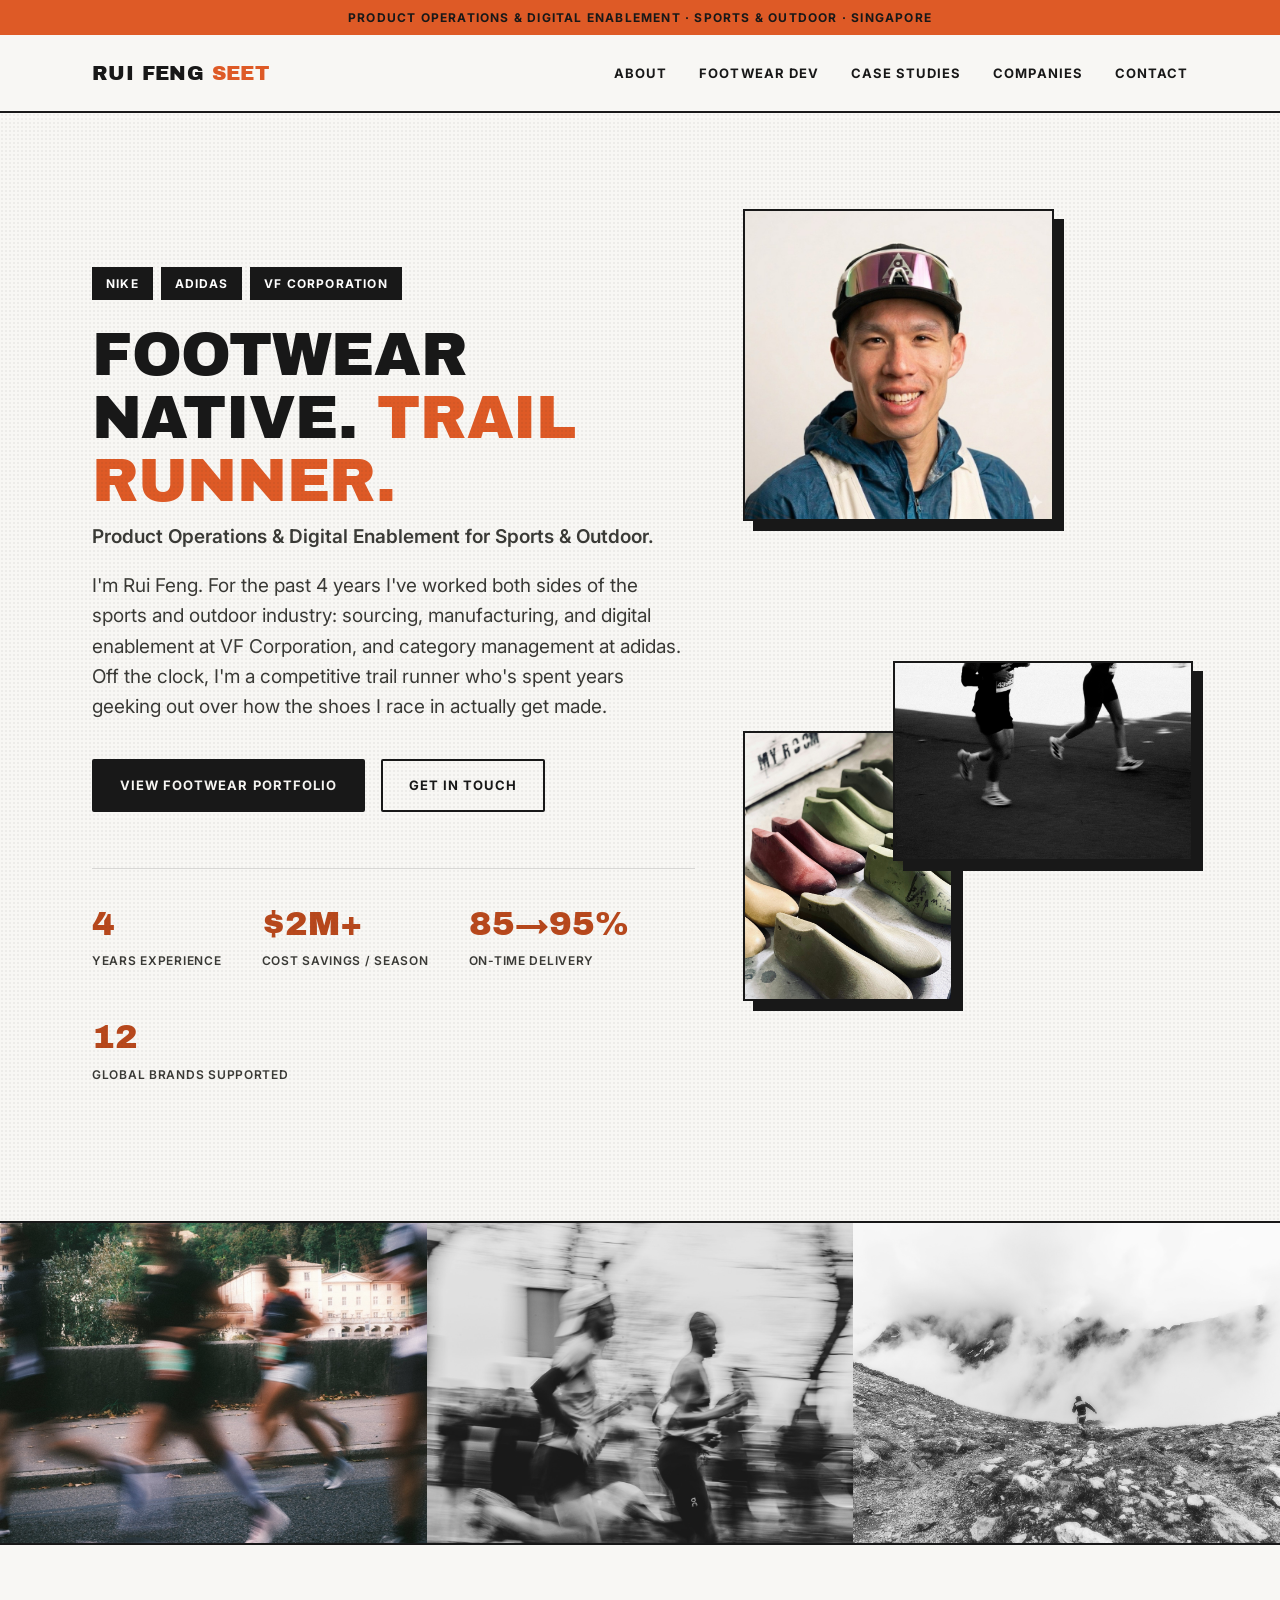
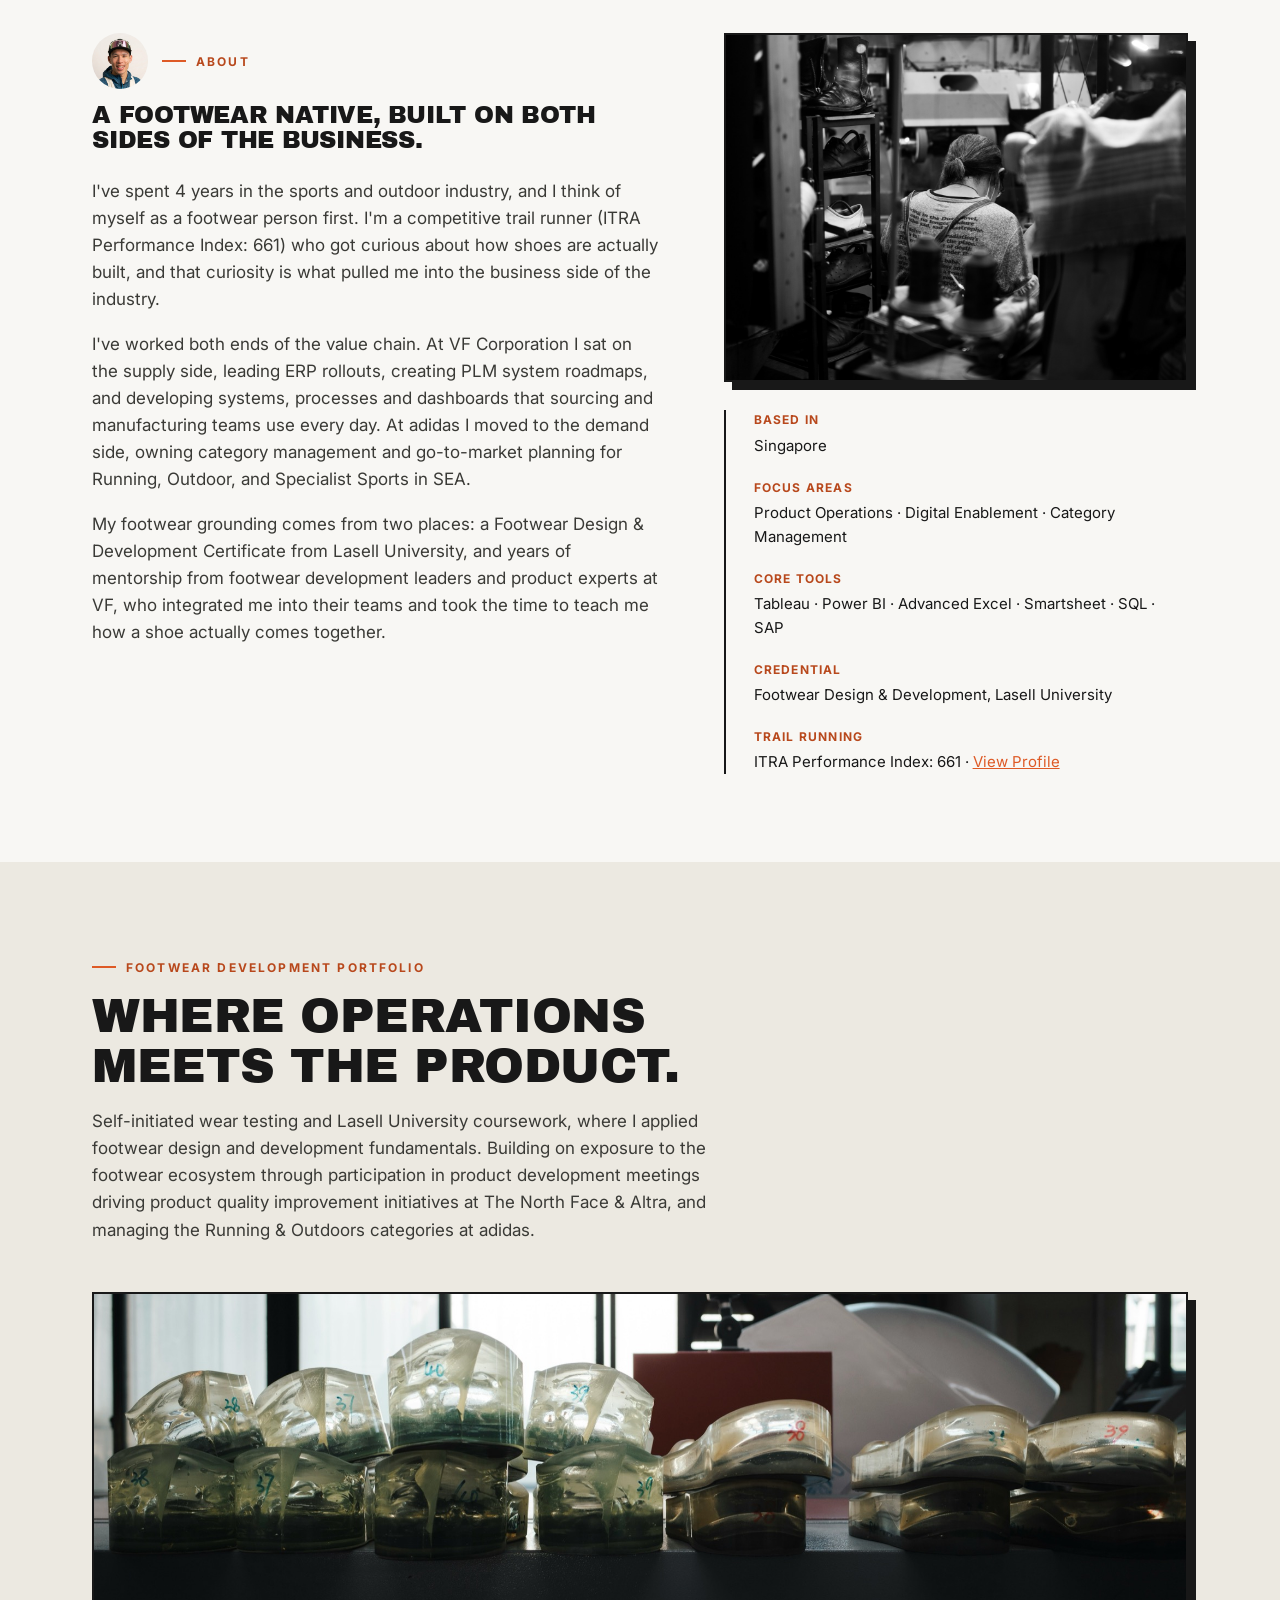
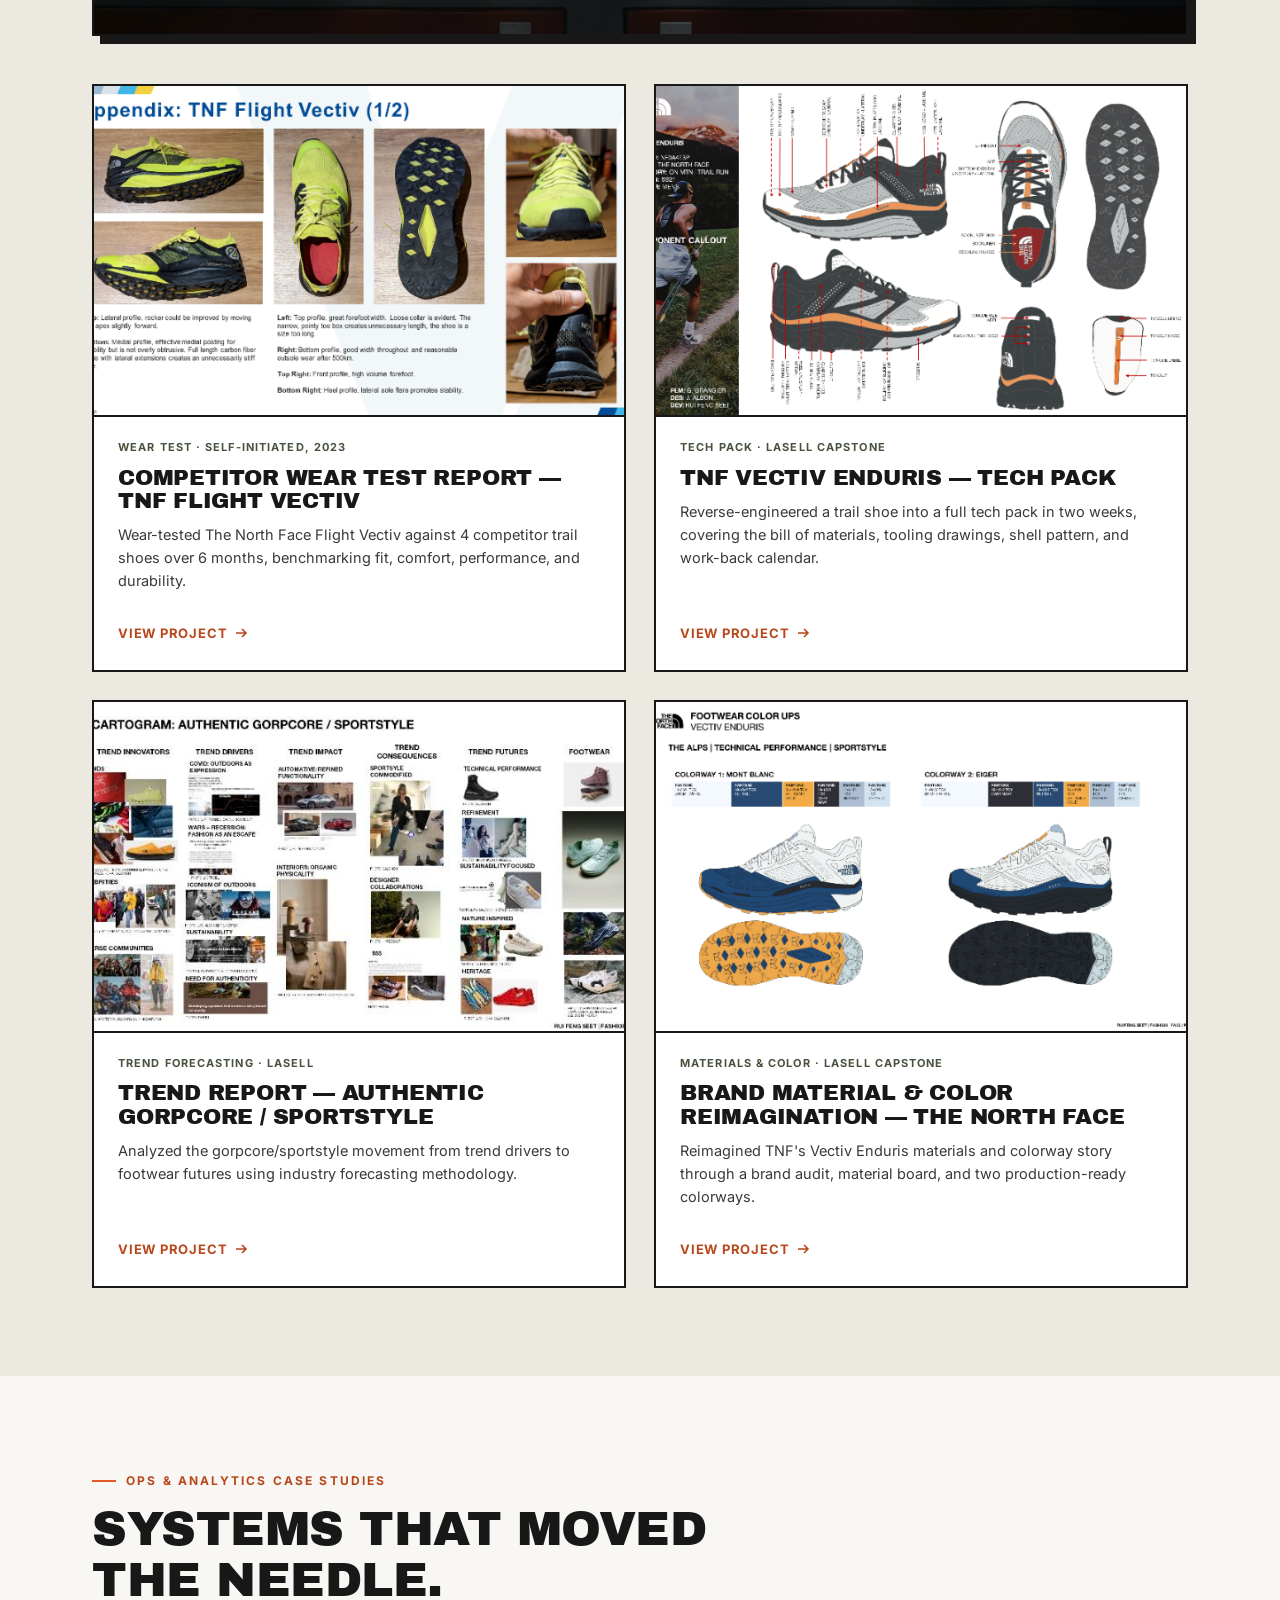
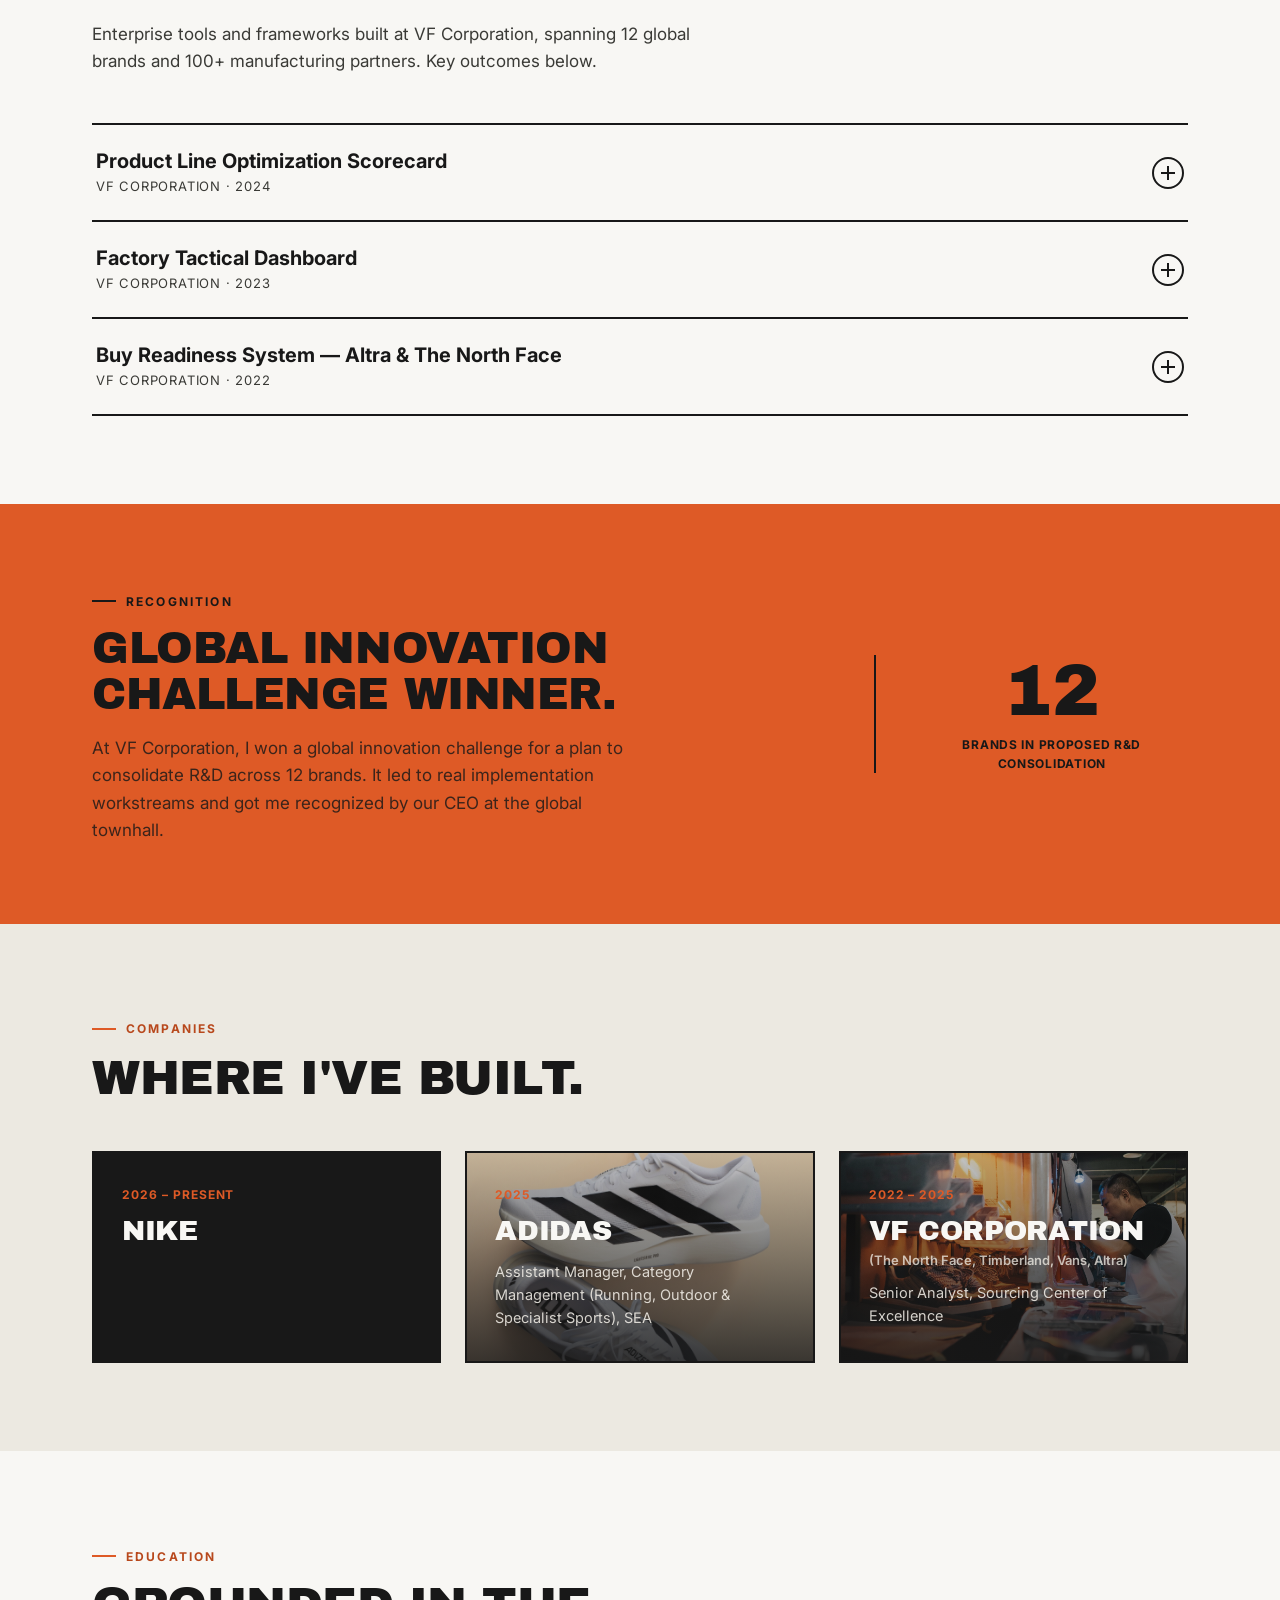
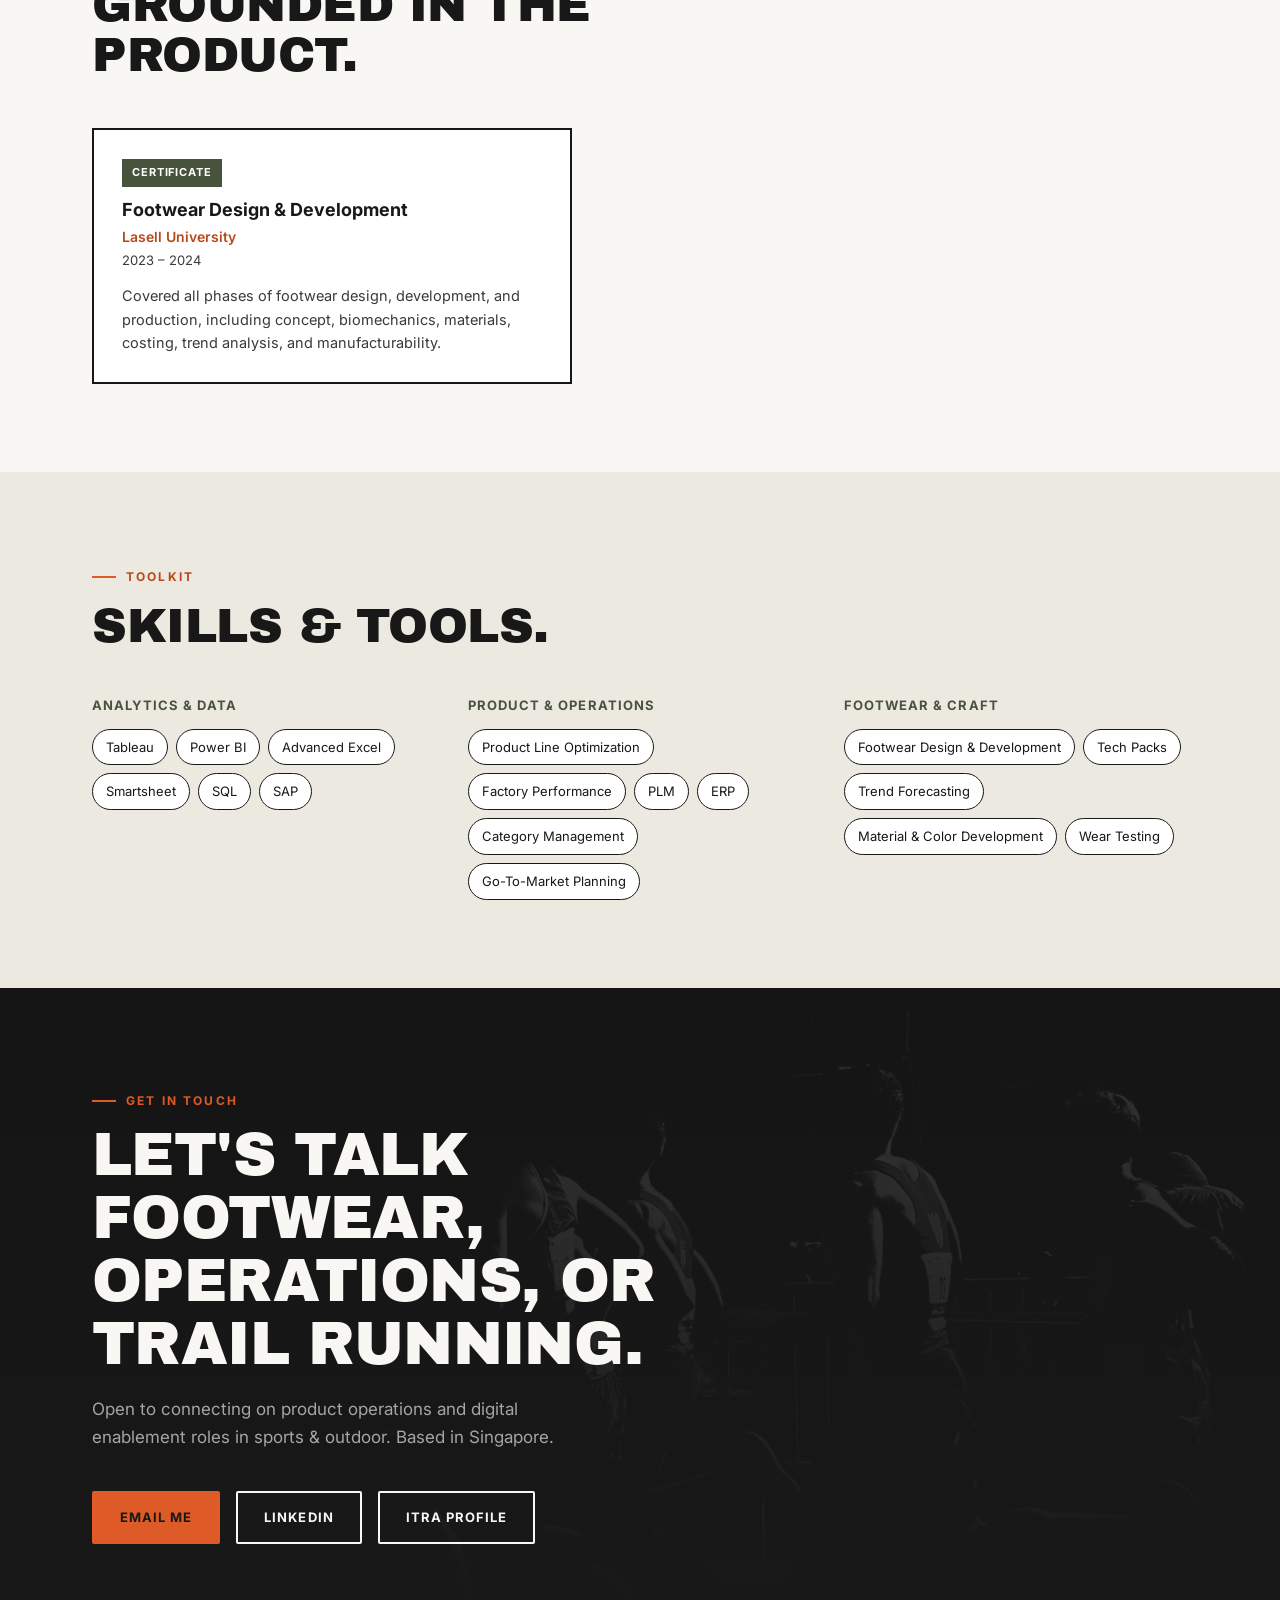
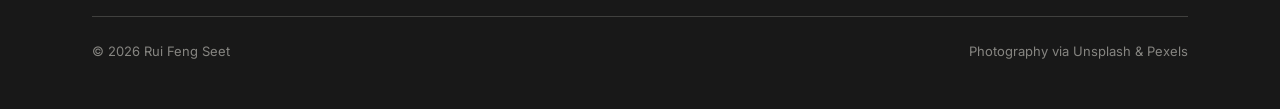
==== commit a28c9d98: "Update Nike entry from incoming to current role (2026 – Present) Co-Authored-By: Claude Opus 5.5 <no" ====
--- a/index.html
+++ b/index.html
@@ -255,7 +255,7 @@
     <div class="companies-grid reveal">
 
       <div class="company-card company-card-future">
-        <div class="company-dates">Incoming · 2026</div>
+        <div class="company-dates">2026 – Present</div>
         <h3>Nike</h3>
       </div>
 
--- a/css/style.css
+++ b/css/style.css
@@ -295,7 +295,7 @@
 
 .hero-visual {
   position: relative;
-  min-height: 620px;
+  min-height: 932px;
 }
 .hero-photo {
   position: absolute;
@@ -305,9 +305,10 @@
   overflow: hidden;
 }
 .hero-photo img { width: 100%; display: block; }
-.hero-photo-1 { top: 0; right: 0; width: 56%; z-index: 3; }
-.hero-photo-3 { top: 0; left: 0; width: 42%; z-index: 2; }
-.hero-photo-2 { bottom: 0; left: 18%; width: 48%; z-index: 1; }
+.hero-photo-1 { top: 0; left: 0; width: 70%; z-index: 3; }
+.hero-photo-2 img, .hero-photo-3 img { height: 100%; object-fit: cover; }
+.hero-photo-2 { top: 522px; left: 0; width: 210px; height: 270px; z-index: 1; }
+.hero-photo-3 { top: 452px; left: 150px; width: 300px; height: 200px; z-index: 2; }
 
 /* ---------- Sections ---------- */
 section { padding: 88px 0; }
@@ -691,7 +692,10 @@
   .skills-groups { grid-template-columns: 1fr; gap: 28px; }
   .companies-grid { grid-template-columns: 1fr; }
   .hero-grid { grid-template-columns: 1fr; }
-  .hero-visual { min-height: 420px; margin-top: 24px; }
+  .hero-visual { min-height: 0; margin-top: 24px; }
+  .hero-photo { position: static; width: 100%; height: auto; margin-bottom: 20px; }
+  .hero-photo:last-child { margin-bottom: 0; }
+  .hero-photo-2 img, .hero-photo-3 img { height: auto; object-fit: initial; }
   .recognition-grid { grid-template-columns: 1fr; }
   .recognition-stat { border-left: none; padding-left: 0; border-top: 2px solid var(--ink); padding-top: 24px; text-align: left; }
   .photo-band { grid-template-columns: 1fr; }
